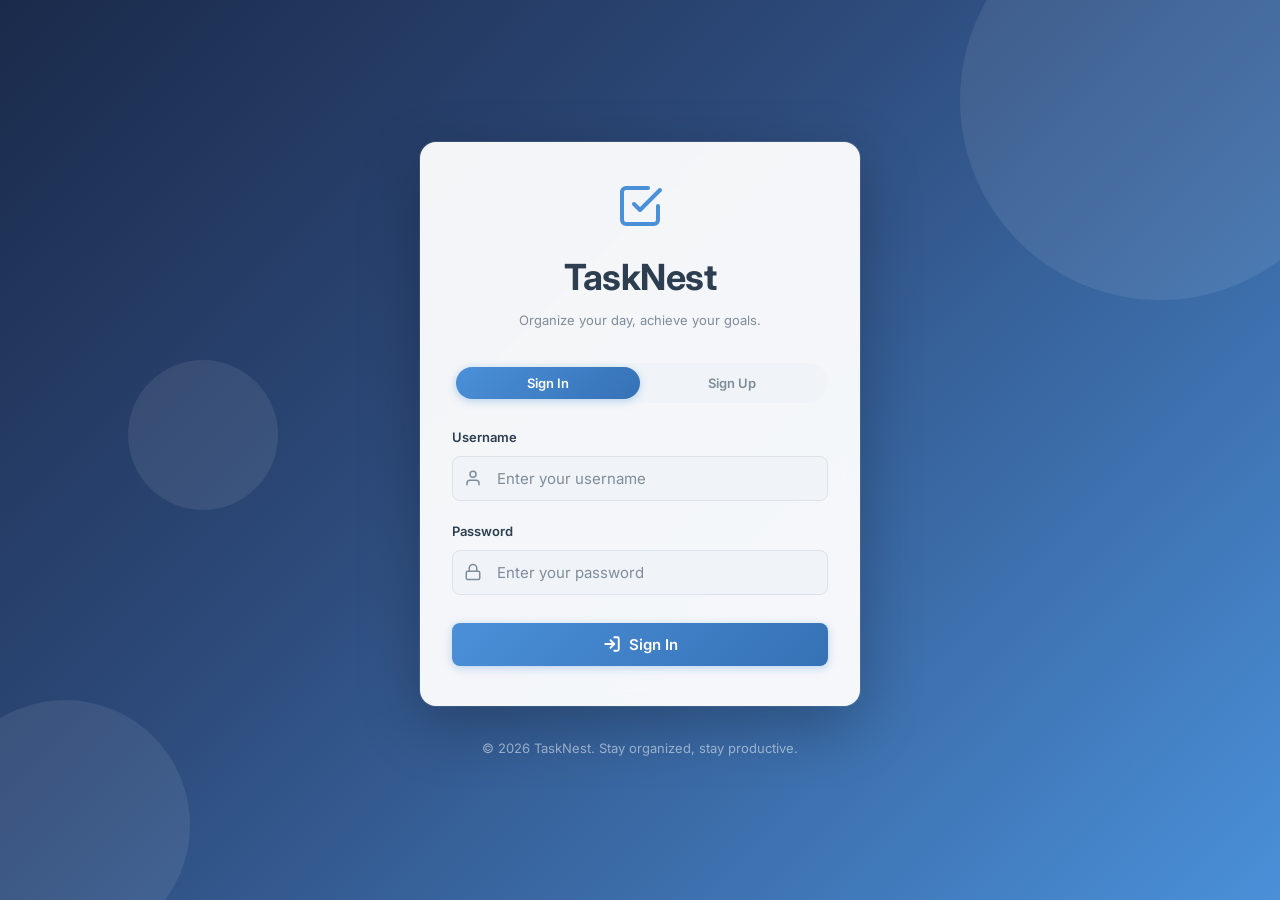
==== index.html @ abaf0483 "Add TaskNest web application files (index.html, login.html, css, js) and update README" ====
<!DOCTYPE html>
<html lang="en">

<head>
  <meta charset="UTF-8" />
  <meta name="viewport" content="width=device-width, initial-scale=1.0" />
  <title>TaskNest – Daily Task Manager</title>
  <meta name="description"
    content="TaskNest is a daily task manager that helps you organize your day and achieve your goals." />
  <link rel="preconnect" href="https://fonts.googleapis.com" />
  <link rel="preconnect" href="https://fonts.gstatic.com" crossorigin />
  <link href="https://fonts.googleapis.com/css2?family=Inter:wght@400;500;600;700&display=swap" rel="stylesheet" />
  <link rel="stylesheet" href="css/style.css" />
</head>

<body>

  <!-- ===== HEADER ===== -->
  <header class="header" id="header">
    <div class="header__inner">
      <div class="header__brand">
        <svg class="header__icon" viewBox="0 0 24 24" fill="none" stroke="currentColor" stroke-width="2"
          stroke-linecap="round" stroke-linejoin="round">
          <path d="M9 11l3 3L22 4" />
          <path d="M21 12v7a2 2 0 0 1-2 2H5a2 2 0 0 1-2-2V5a2 2 0 0 1 2-2h11" />
        </svg>
        <h1 class="header__title">TaskNest</h1>
      </div>
      <div class="header__right">
        <p class="header__tagline">Daily Task Manager</p>
        <div class="header__user" id="header-user">
          <div class="header__avatar" id="header-avatar"></div>
          <span class="header__username" id="header-username"></span>
          <button class="btn btn--logout" id="logout-btn" type="button">Logout</button>
        </div>
      </div>
    </div>
  </header>

  <main class="main">

    <!-- ===== WELCOME BANNER ===== -->
    <section class="welcome" id="welcome-banner">
      <h2 class="welcome__heading">Welcome to TaskNest</h2>
      <p class="welcome__text">Organize your day, achieve your goals.</p>
    </section>

    <!-- ===== STATS BAR ===== -->
    <section class="stats" id="stats-bar">
      <div class="stats__card">
        <span class="stats__number" id="stat-total">0</span>
        <span class="stats__label">Total</span>
      </div>
      <div class="stats__card stats__card--completed">
        <span class="stats__number" id="stat-completed">0</span>
        <span class="stats__label">Completed</span>
      </div>
      <div class="stats__card stats__card--pending">
        <span class="stats__number" id="stat-pending">0</span>
        <span class="stats__label">Pending</span>
      </div>
    </section>

    <!-- ===== ADD TASK FORM ===== -->
    <section class="form-section" id="form-section">
      <h2 class="section-title">Add a New Task</h2>
      <form class="task-form" id="task-form" novalidate>
        <div class="task-form__group">
          <label class="task-form__label" for="task-title">Title <span class="required">*</span></label>
          <input class="task-form__input" type="text" id="task-title" placeholder="What needs to be done?" required />
          <span class="task-form__error" id="title-error">Please enter a task title.</span>
        </div>
        <div class="task-form__group">
          <label class="task-form__label" for="task-desc">Description</label>
          <textarea class="task-form__input task-form__textarea" id="task-desc"
            placeholder="Add some details (optional)" rows="3"></textarea>
        </div>
        <div class="task-form__group">
          <label class="task-form__label" for="task-date">Due Date</label>
          <input class="task-form__input" type="date" id="task-date" />
        </div>
        <button class="btn btn--primary task-form__submit" type="submit" id="add-task-btn">
          <svg class="btn__icon" viewBox="0 0 24 24" fill="none" stroke="currentColor" stroke-width="2.5"
            stroke-linecap="round">
            <line x1="12" y1="5" x2="12" y2="19" />
            <line x1="5" y1="12" x2="19" y2="12" />
          </svg>
          Add Task
        </button>
      </form>
    </section>

    <!-- ===== FILTER BAR ===== -->
    <section class="filter-bar" id="filter-bar">
      <h2 class="section-title">Your Tasks</h2>
      <div class="filter-bar__buttons">
        <button class="btn btn--filter active" data-filter="all" id="filter-all">All</button>
        <button class="btn btn--filter" data-filter="completed" id="filter-completed">Completed</button>
        <button class="btn btn--filter" data-filter="pending" id="filter-pending">Pending</button>
      </div>
    </section>

    <!-- ===== TASK LIST ===== -->
    <section class="task-list" id="task-list">
      <!-- Task cards rendered by JS -->
      <div class="task-list__empty" id="empty-state">
        <svg class="empty-icon" viewBox="0 0 24 24" fill="none" stroke="currentColor" stroke-width="1.5"
          stroke-linecap="round" stroke-linejoin="round">
          <rect x="3" y="3" width="18" height="18" rx="2" />
          <path d="M9 12h6" />
        </svg>
        <p>No tasks yet. Add one above to get started!</p>
      </div>
    </section>

  </main>

  <!-- ===== FOOTER ===== -->
  <footer class="footer" id="footer">
    <p>&copy; 2026 TaskNest. Stay organized, stay productive.</p>
  </footer>

  <script src="js/auth.js"></script>
  <script src="js/app.js"></script>
</body>

</html>
---- css/style.css ----
/* ================================================
   TaskNest – Design System & Styles
   ================================================ */

/* ---------- RESET & BASE ---------- */
*,
*::before,
*::after {
  margin: 0;
  padding: 0;
  box-sizing: border-box;
}

:root {
  /* Palette */
  --color-primary: #4A90D9;
  --color-primary-dark: #3671B5;
  --color-primary-light: #EAF2FB;
  --color-bg: #F0F4F8;
  --color-surface: #FFFFFF;
  --color-text: #2C3E50;
  --color-text-secondary: #7F8C9A;
  --color-success: #27AE60;
  --color-success-light: #EAFAF1;
  --color-danger: #E74C3C;
  --color-danger-light: #FDEDEC;
  --color-warning: #F39C12;
  --color-warning-light: #FEF5E7;
  --color-border: #DCE3EA;

  /* Typography */
  --font-family: 'Inter', system-ui, -apple-system, sans-serif;
  --fs-xs: 0.75rem;
  /* 12px */
  --fs-sm: 0.8125rem;
  /* 13px */
  --fs-base: 0.9375rem;
  /* 15px */
  --fs-md: 1.125rem;
  /* 18px */
  --fs-lg: 1.375rem;
  /* 22px */
  --fs-xl: 1.75rem;
  /* 28px */
  --fs-2xl: 2.25rem;
  /* 36px */

  /* Spacing */
  --sp-1: 0.25rem;
  --sp-2: 0.5rem;
  --sp-3: 0.75rem;
  --sp-4: 1rem;
  --sp-5: 1.25rem;
  --sp-6: 1.5rem;
  --sp-8: 2rem;
  --sp-10: 2.5rem;
  --sp-12: 3rem;

  /* Shapes */
  --radius-sm: 8px;
  --radius-md: 12px;
  --radius-lg: 16px;
  --radius-full: 9999px;

  /* Shadows */
  --shadow-sm: 0 1px 3px rgba(0, 0, 0, 0.06), 0 1px 2px rgba(0, 0, 0, 0.04);
  --shadow-md: 0 4px 12px rgba(0, 0, 0, 0.08);
  --shadow-lg: 0 10px 30px rgba(0, 0, 0, 0.10);
  --shadow-btn: 0 2px 8px rgba(74, 144, 217, 0.35);

  /* Transitions */
  --ease: cubic-bezier(0.4, 0, 0.2, 1);
  --duration: 0.2s;
}

html {
  scroll-behavior: smooth;
}

body {
  font-family: var(--font-family);
  font-size: var(--fs-base);
  color: var(--color-text);
  background-color: var(--color-bg);
  line-height: 1.6;
  min-height: 100vh;
  display: flex;
  flex-direction: column;
}

/* ---------- HEADER ---------- */
.header {
  background: linear-gradient(135deg, var(--color-primary) 0%, var(--color-primary-dark) 100%);
  color: #fff;
  padding: var(--sp-5) var(--sp-6);
  position: sticky;
  top: 0;
  z-index: 100;
  box-shadow: var(--shadow-md);
}

.header__inner {
  max-width: 800px;
  margin: 0 auto;
  display: flex;
  align-items: center;
  justify-content: space-between;
}

.header__brand {
  display: flex;
  align-items: center;
  gap: var(--sp-3);
}

.header__icon {
  width: 28px;
  height: 28px;
}

.header__title {
  font-size: var(--fs-xl);
  font-weight: 700;
  letter-spacing: -0.5px;
}

.header__tagline {
  font-size: var(--fs-sm);
  opacity: 0.85;
  font-weight: 500;
}

/* ---------- MAIN ---------- */
.main {
  flex: 1;
  max-width: 800px;
  width: 100%;
  margin: 0 auto;
  padding: var(--sp-8) var(--sp-6);
  display: flex;
  flex-direction: column;
  gap: var(--sp-8);
}

/* ---------- WELCOME BANNER ---------- */
.welcome {
  background: linear-gradient(135deg, var(--color-primary-light) 0%, #d6e8f7 100%);
  border-radius: var(--radius-lg);
  padding: var(--sp-10) var(--sp-8);
  text-align: center;
  position: relative;
  overflow: hidden;
  animation: fadeSlideUp 0.6s var(--ease) both;
}

.welcome::before {
  content: '';
  position: absolute;
  top: -40px;
  right: -40px;
  width: 140px;
  height: 140px;
  background: rgba(74, 144, 217, 0.12);
  border-radius: 50%;
}

.welcome::after {
  content: '';
  position: absolute;
  bottom: -25px;
  left: -25px;
  width: 90px;
  height: 90px;
  background: rgba(74, 144, 217, 0.08);
  border-radius: 50%;
}

.welcome__heading {
  font-size: var(--fs-2xl);
  font-weight: 700;
  color: var(--color-primary-dark);
  margin-bottom: var(--sp-2);
  position: relative;
}

.welcome__text {
  font-size: var(--fs-md);
  color: var(--color-text-secondary);
  position: relative;
}

/* ---------- STATS BAR ---------- */
.stats {
  display: grid;
  grid-template-columns: repeat(3, 1fr);
  gap: var(--sp-4);
  animation: fadeSlideUp 0.6s var(--ease) 0.1s both;
}

.stats__card {
  background: var(--color-surface);
  border-radius: var(--radius-md);
  padding: var(--sp-5) var(--sp-4);
  text-align: center;
  box-shadow: var(--shadow-sm);
  transition: transform var(--duration) var(--ease), box-shadow var(--duration) var(--ease);
  border-top: 3px solid var(--color-primary);
}

.stats__card:hover {
  transform: translateY(-2px);
  box-shadow: var(--shadow-md);
}

.stats__card--completed {
  border-top-color: var(--color-success);
}

.stats__card--pending {
  border-top-color: var(--color-warning);
}

.stats__number {
  display: block;
  font-size: var(--fs-2xl);
  font-weight: 700;
  color: var(--color-text);
  line-height: 1.2;
}

.stats__label {
  font-size: var(--fs-sm);
  color: var(--color-text-secondary);
  font-weight: 500;
  text-transform: uppercase;
  letter-spacing: 0.5px;
}

/* ---------- SECTION TITLE ---------- */
.section-title {
  font-size: var(--fs-lg);
  font-weight: 600;
  color: var(--color-text);
  margin-bottom: var(--sp-4);
}

/* ---------- FORM ---------- */
.form-section {
  background: var(--color-surface);
  border-radius: var(--radius-lg);
  padding: var(--sp-8);
  box-shadow: var(--shadow-sm);
  animation: fadeSlideUp 0.6s var(--ease) 0.2s both;
}

.task-form {
  display: flex;
  flex-direction: column;
  gap: var(--sp-5);
}

.task-form__group {
  display: flex;
  flex-direction: column;
  gap: var(--sp-2);
}

.task-form__label {
  font-size: var(--fs-sm);
  font-weight: 600;
  color: var(--color-text);
}

.required {
  color: var(--color-danger);
}

.task-form__input {
  font-family: var(--font-family);
  font-size: var(--fs-base);
  padding: var(--sp-3) var(--sp-4);
  border: 1.5px solid var(--color-border);
  border-radius: var(--radius-sm);
  color: var(--color-text);
  background: var(--color-bg);
  transition: border-color var(--duration) var(--ease), box-shadow var(--duration) var(--ease);
  outline: none;
}

.task-form__input::placeholder {
  color: var(--color-text-secondary);
}

.task-form__input:focus {
  border-color: var(--color-primary);
  box-shadow: 0 0 0 3px rgba(74, 144, 217, 0.15);
  background: var(--color-surface);
}

.task-form__input.error {
  border-color: var(--color-danger);
  box-shadow: 0 0 0 3px rgba(231, 76, 60, 0.12);
}

.task-form__textarea {
  resize: vertical;
  min-height: 80px;
}

.task-form__error {
  font-size: var(--fs-xs);
  color: var(--color-danger);
  display: none;
  font-weight: 500;
}

.task-form__error.visible {
  display: block;
  animation: shake 0.4s var(--ease);
}

/* ---------- BUTTONS ---------- */
.btn {
  font-family: var(--font-family);
  font-size: var(--fs-base);
  font-weight: 600;
  border: none;
  border-radius: var(--radius-sm);
  cursor: pointer;
  display: inline-flex;
  align-items: center;
  justify-content: center;
  gap: var(--sp-2);
  transition: all var(--duration) var(--ease);
  outline: none;
}

.btn:focus-visible {
  outline: 2px solid var(--color-primary);
  outline-offset: 2px;
}

.btn--primary {
  background: linear-gradient(135deg, var(--color-primary), var(--color-primary-dark));
  color: #fff;
  padding: var(--sp-3) var(--sp-6);
  box-shadow: var(--shadow-btn);
}

.btn--primary:hover {
  transform: translateY(-1px);
  box-shadow: 0 4px 14px rgba(74, 144, 217, 0.45);
}

.btn--primary:active {
  transform: translateY(0);
}

.btn__icon {
  width: 18px;
  height: 18px;
}

.task-form__submit {
  align-self: flex-start;
  margin-top: var(--sp-2);
}

/* ---------- FILTER BAR ---------- */
.filter-bar {
  display: flex;
  align-items: center;
  justify-content: space-between;
  flex-wrap: wrap;
  gap: var(--sp-4);
  animation: fadeSlideUp 0.6s var(--ease) 0.3s both;
}

.filter-bar .section-title {
  margin-bottom: 0;
}

.filter-bar__buttons {
  display: flex;
  gap: var(--sp-2);
  background: var(--color-surface);
  padding: var(--sp-1);
  border-radius: var(--radius-full);
  box-shadow: var(--shadow-sm);
}

.btn--filter {
  background: transparent;
  color: var(--color-text-secondary);
  padding: var(--sp-2) var(--sp-5);
  border-radius: var(--radius-full);
  font-size: var(--fs-sm);
}

.btn--filter:hover {
  color: var(--color-primary);
  background: var(--color-primary-light);
}

.btn--filter.active {
  background: var(--color-primary);
  color: #fff;
  box-shadow: var(--shadow-btn);
}

/* ---------- TASK LIST ---------- */
.task-list {
  display: flex;
  flex-direction: column;
  gap: var(--sp-4);
  animation: fadeSlideUp 0.6s var(--ease) 0.35s both;
}

/* Empty state */
.task-list__empty {
  text-align: center;
  padding: var(--sp-12) var(--sp-6);
  color: var(--color-text-secondary);
}

.empty-icon {
  width: 48px;
  height: 48px;
  margin-bottom: var(--sp-4);
  opacity: 0.4;
}

.task-list__empty p {
  font-size: var(--fs-base);
}

/* Task card */
.task-card {
  background: var(--color-surface);
  border-radius: var(--radius-md);
  padding: var(--sp-5) var(--sp-6);
  box-shadow: var(--shadow-sm);
  display: flex;
  align-items: flex-start;
  gap: var(--sp-4);
  transition: transform var(--duration) var(--ease), box-shadow var(--duration) var(--ease), opacity var(--duration) var(--ease);
  animation: fadeSlideUp 0.35s var(--ease) both;
  border-left: 4px solid var(--color-primary);
}

.task-card:hover {
  transform: translateY(-2px);
  box-shadow: var(--shadow-md);
}

.task-card.completed {
  border-left-color: var(--color-success);
  opacity: 0.7;
}

.task-card.completed .task-card__title {
  text-decoration: line-through;
  color: var(--color-text-secondary);
}

/* Checkbox */
.task-card__check {
  flex-shrink: 0;
  width: 22px;
  height: 22px;
  border: 2px solid var(--color-border);
  border-radius: 50%;
  cursor: pointer;
  display: flex;
  align-items: center;
  justify-content: center;
  transition: all var(--duration) var(--ease);
  margin-top: 2px;
  background: var(--color-surface);
}

.task-card__check:hover {
  border-color: var(--color-success);
  background: var(--color-success-light);
}

.task-card.completed .task-card__check {
  background: var(--color-success);
  border-color: var(--color-success);
}

.task-card__check-icon {
  width: 12px;
  height: 12px;
  stroke: #fff;
  opacity: 0;
  transition: opacity var(--duration) var(--ease);
}

.task-card.completed .task-card__check-icon {
  opacity: 1;
}

/* Card body */
.task-card__body {
  flex: 1;
  min-width: 0;
}

.task-card__title {
  font-size: var(--fs-md);
  font-weight: 600;
  color: var(--color-text);
  margin-bottom: var(--sp-1);
  transition: color var(--duration) var(--ease), text-decoration var(--duration) var(--ease);
}

.task-card__desc {
  font-size: var(--fs-sm);
  color: var(--color-text-secondary);
  margin-bottom: var(--sp-3);
  line-height: 1.5;
}

.task-card__meta {
  display: flex;
  align-items: center;
  gap: var(--sp-4);
  font-size: var(--fs-xs);
  color: var(--color-text-secondary);
}

.task-card__date {
  display: inline-flex;
  align-items: center;
  gap: var(--sp-1);
  background: var(--color-bg);
  padding: var(--sp-1) var(--sp-3);
  border-radius: var(--radius-full);
  font-weight: 500;
}

.task-card__date.overdue {
  background: var(--color-danger-light);
  color: var(--color-danger);
}

.task-card__date-icon {
  width: 12px;
  height: 12px;
}

/* Card actions */
.task-card__actions {
  flex-shrink: 0;
  display: flex;
  gap: var(--sp-2);
}

.btn--icon {
  width: 34px;
  height: 34px;
  border-radius: var(--radius-sm);
  padding: 0;
  background: transparent;
  color: var(--color-text-secondary);
}

.btn--icon svg {
  width: 16px;
  height: 16px;
}

.btn--icon:hover {
  background: var(--color-danger-light);
  color: var(--color-danger);
}

/* ---------- FOOTER ---------- */
.footer {
  text-align: center;
  padding: var(--sp-6);
  font-size: var(--fs-sm);
  color: var(--color-text-secondary);
  border-top: 1px solid var(--color-border);
  margin-top: auto;
}

/* ---------- ANIMATIONS ---------- */
@keyframes fadeSlideUp {
  from {
    opacity: 0;
    transform: translateY(16px);
  }

  to {
    opacity: 1;
    transform: translateY(0);
  }
}

@keyframes shake {

  0%,
  100% {
    transform: translateX(0);
  }

  25% {
    transform: translateX(-4px);
  }

  75% {
    transform: translateX(4px);
  }
}

/* Removing animation for task cards in list */
.task-card.removing {
  animation: fadeOut 0.3s var(--ease) forwards;
}

@keyframes fadeOut {
  to {
    opacity: 0;
    transform: translateY(-10px) scale(0.97);
  }
}

/* ---------- AUTH PAGE ---------- */
.auth-page {
  background: linear-gradient(135deg, #1a2a4a 0%, #2d4a7a 40%, #4A90D9 100%);
  min-height: 100vh;
  display: flex;
  align-items: center;
  justify-content: center;
}

.auth-container {
  position: relative;
  width: 100%;
  min-height: 100vh;
  display: flex;
  flex-direction: column;
  align-items: center;
  justify-content: center;
  padding: var(--sp-6);
  overflow: hidden;
}

/* Decorative background shapes */
.auth-bg-shape {
  position: absolute;
  border-radius: 50%;
  opacity: 0.08;
  background: #fff;
  pointer-events: none;
}

.auth-bg-shape--1 {
  width: 400px;
  height: 400px;
  top: -100px;
  right: -80px;
  animation: floatShape 8s ease-in-out infinite;
}

.auth-bg-shape--2 {
  width: 250px;
  height: 250px;
  bottom: -50px;
  left: -60px;
  animation: floatShape 10s ease-in-out infinite reverse;
}

.auth-bg-shape--3 {
  width: 150px;
  height: 150px;
  top: 40%;
  left: 10%;
  animation: floatShape 12s ease-in-out infinite 2s;
}

@keyframes floatShape {

  0%,
  100% {
    transform: translateY(0) scale(1);
  }

  50% {
    transform: translateY(-20px) scale(1.05);
  }
}

/* Auth Card */
.auth-card {
  background: rgba(255, 255, 255, 0.95);
  backdrop-filter: blur(20px);
  border-radius: var(--radius-lg);
  padding: var(--sp-10) var(--sp-8);
  width: 100%;
  max-width: 440px;
  box-shadow: 0 20px 60px rgba(0, 0, 0, 0.25), 0 0 0 1px rgba(255, 255, 255, 0.1);
  animation: fadeSlideUp 0.6s var(--ease) both;
  position: relative;
  z-index: 1;
}

.auth-card__brand {
  text-align: center;
  margin-bottom: var(--sp-8);
}

.auth-card__logo {
  width: 48px;
  height: 48px;
  color: var(--color-primary);
  margin-bottom: var(--sp-3);
}

.auth-card__title {
  font-size: var(--fs-2xl);
  font-weight: 700;
  color: var(--color-text);
  letter-spacing: -0.5px;
}

.auth-card__subtitle {
  font-size: var(--fs-sm);
  color: var(--color-text-secondary);
  margin-top: var(--sp-1);
}

/* Auth Tabs */
.auth-tabs {
  display: flex;
  position: relative;
  background: var(--color-bg);
  border-radius: var(--radius-full);
  padding: 4px;
  margin-bottom: var(--sp-6);
}

.auth-tab {
  flex: 1;
  font-family: var(--font-family);
  font-size: var(--fs-sm);
  font-weight: 600;
  padding: var(--sp-2) var(--sp-4);
  border: none;
  background: transparent;
  color: var(--color-text-secondary);
  cursor: pointer;
  border-radius: var(--radius-full);
  transition: color var(--duration) var(--ease);
  position: relative;
  z-index: 1;
}

.auth-tab.active {
  color: #fff;
}

.auth-tab__indicator {
  position: absolute;
  top: 4px;
  left: 4px;
  width: calc(50% - 4px);
  height: calc(100% - 8px);
  background: linear-gradient(135deg, var(--color-primary), var(--color-primary-dark));
  border-radius: var(--radius-full);
  transition: transform 0.3s var(--ease);
  box-shadow: var(--shadow-btn);
}

.auth-tab[data-tab="signup"].active~.auth-tab__indicator,
.auth-tabs:has(.auth-tab[data-tab="signup"].active) .auth-tab__indicator {
  transform: translateX(100%);
}

/* Auth Message */
.auth-message {
  font-size: var(--fs-sm);
  font-weight: 500;
  padding: 0;
  border-radius: var(--radius-sm);
  margin-bottom: 0;
  max-height: 0;
  overflow: hidden;
  transition: all 0.3s var(--ease);
  text-align: center;
}

.auth-message--visible {
  padding: var(--sp-3) var(--sp-4);
  margin-bottom: var(--sp-5);
  max-height: 60px;
}

.auth-message--error {
  background: var(--color-danger-light);
  color: var(--color-danger);
  animation: shake 0.4s var(--ease);
}

.auth-message--success {
  background: var(--color-success-light);
  color: var(--color-success);
}

/* Auth Form */
.auth-form {
  display: flex;
  flex-direction: column;
  gap: var(--sp-5);
}

.auth-form--hidden {
  display: none;
}

.auth-form__group {
  display: flex;
  flex-direction: column;
  gap: var(--sp-2);
}

.auth-form__label {
  font-size: var(--fs-sm);
  font-weight: 600;
  color: var(--color-text);
}

.auth-form__input-wrapper {
  position: relative;
  display: flex;
  align-items: center;
}

.auth-form__input-icon {
  position: absolute;
  left: var(--sp-3);
  width: 18px;
  height: 18px;
  color: var(--color-text-secondary);
  pointer-events: none;
  transition: color var(--duration) var(--ease);
}

.auth-form__input-wrapper .auth-form__input {
  font-family: var(--font-family);
  font-size: var(--fs-base);
  width: 100%;
  padding: var(--sp-3) var(--sp-4) var(--sp-3) 2.75rem;
  border: 1.5px solid var(--color-border);
  border-radius: var(--radius-sm);
  color: var(--color-text);
  background: var(--color-bg);
  transition: border-color var(--duration) var(--ease), box-shadow var(--duration) var(--ease), background var(--duration) var(--ease);
  outline: none;
}

.auth-form__input-wrapper .auth-form__input::placeholder {
  color: var(--color-text-secondary);
}

.auth-form__input-wrapper .auth-form__input:focus {
  border-color: var(--color-primary);
  box-shadow: 0 0 0 3px rgba(74, 144, 217, 0.15);
  background: var(--color-surface);
}

.auth-form__input-wrapper .auth-form__input:focus+.auth-form__input-icon,
.auth-form__input-wrapper:has(.auth-form__input:focus) .auth-form__input-icon {
  color: var(--color-primary);
}

.auth-form__submit {
  width: 100%;
  padding: var(--sp-3) var(--sp-6);
  margin-top: var(--sp-2);
  font-size: var(--fs-base);
}

.auth-form__submit:disabled {
  opacity: 0.7;
  cursor: not-allowed;
  transform: none !important;
}

/* Spinner */
.auth-spinner {
  display: inline-block;
  width: 16px;
  height: 16px;
  border: 2px solid rgba(255, 255, 255, 0.3);
  border-top-color: #fff;
  border-radius: 50%;
  animation: spin 0.6s linear infinite;
  vertical-align: middle;
  margin-right: var(--sp-2);
}

@keyframes spin {
  to {
    transform: rotate(360deg);
  }
}

/* Auth Footer */
.auth-footer {
  text-align: center;
  font-size: var(--fs-sm);
  color: rgba(255, 255, 255, 0.5);
  margin-top: var(--sp-8);
  position: relative;
  z-index: 1;
}

/* ---------- HEADER USER AREA ---------- */
.header__right {
  display: flex;
  align-items: center;
  gap: var(--sp-4);
}

.header__user {
  display: flex;
  align-items: center;
  gap: var(--sp-3);
}

.header__avatar {
  width: 32px;
  height: 32px;
  border-radius: 50%;
  background: rgba(255, 255, 255, 0.2);
  display: flex;
  align-items: center;
  justify-content: center;
  font-weight: 700;
  font-size: var(--fs-sm);
  color: #fff;
  text-transform: uppercase;
  border: 2px solid rgba(255, 255, 255, 0.3);
}

.header__username {
  font-size: var(--fs-sm);
  font-weight: 500;
  opacity: 0.9;
}

.btn--logout {
  background: rgba(255, 255, 255, 0.15);
  color: #fff;
  border: 1px solid rgba(255, 255, 255, 0.25);
  padding: var(--sp-1) var(--sp-4);
  font-size: var(--fs-xs);
  border-radius: var(--radius-full);
  font-weight: 600;
  backdrop-filter: blur(4px);
}

.btn--logout:hover {
  background: rgba(255, 255, 255, 0.25);
  border-color: rgba(255, 255, 255, 0.4);
}

/* ---------- RESPONSIVE ---------- */
@media (max-width: 640px) {
  .header__inner {
    flex-direction: column;
    align-items: flex-start;
    gap: var(--sp-2);
  }

  .header__right {
    width: 100%;
    justify-content: space-between;
  }

  .header__tagline {
    display: none;
  }

  .header__username {
    display: none;
  }

  .auth-card {
    padding: var(--sp-8) var(--sp-5);
  }

  .main {
    padding: var(--sp-5) var(--sp-4);
    gap: var(--sp-6);
  }

  .welcome {
    padding: var(--sp-8) var(--sp-5);
  }

  .welcome__heading {
    font-size: var(--fs-xl);
  }

  .stats {
    grid-template-columns: 1fr;
    gap: var(--sp-3);
  }

  .stats__card {
    display: flex;
    align-items: center;
    gap: var(--sp-3);
    text-align: left;
    padding: var(--sp-4);
    border-top: none;
    border-left: 3px solid var(--color-primary);
  }

  .stats__card--completed {
    border-left-color: var(--color-success);
  }

  .stats__card--pending {
    border-left-color: var(--color-warning);
  }

  .form-section {
    padding: var(--sp-5);
  }

  .filter-bar {
    flex-direction: column;
    align-items: flex-start;
  }

  .filter-bar__buttons {
    width: 100%;
    justify-content: center;
  }

  .task-card {
    padding: var(--sp-4);
    gap: var(--sp-3);
  }

  .task-form__submit {
    width: 100%;
  }
}
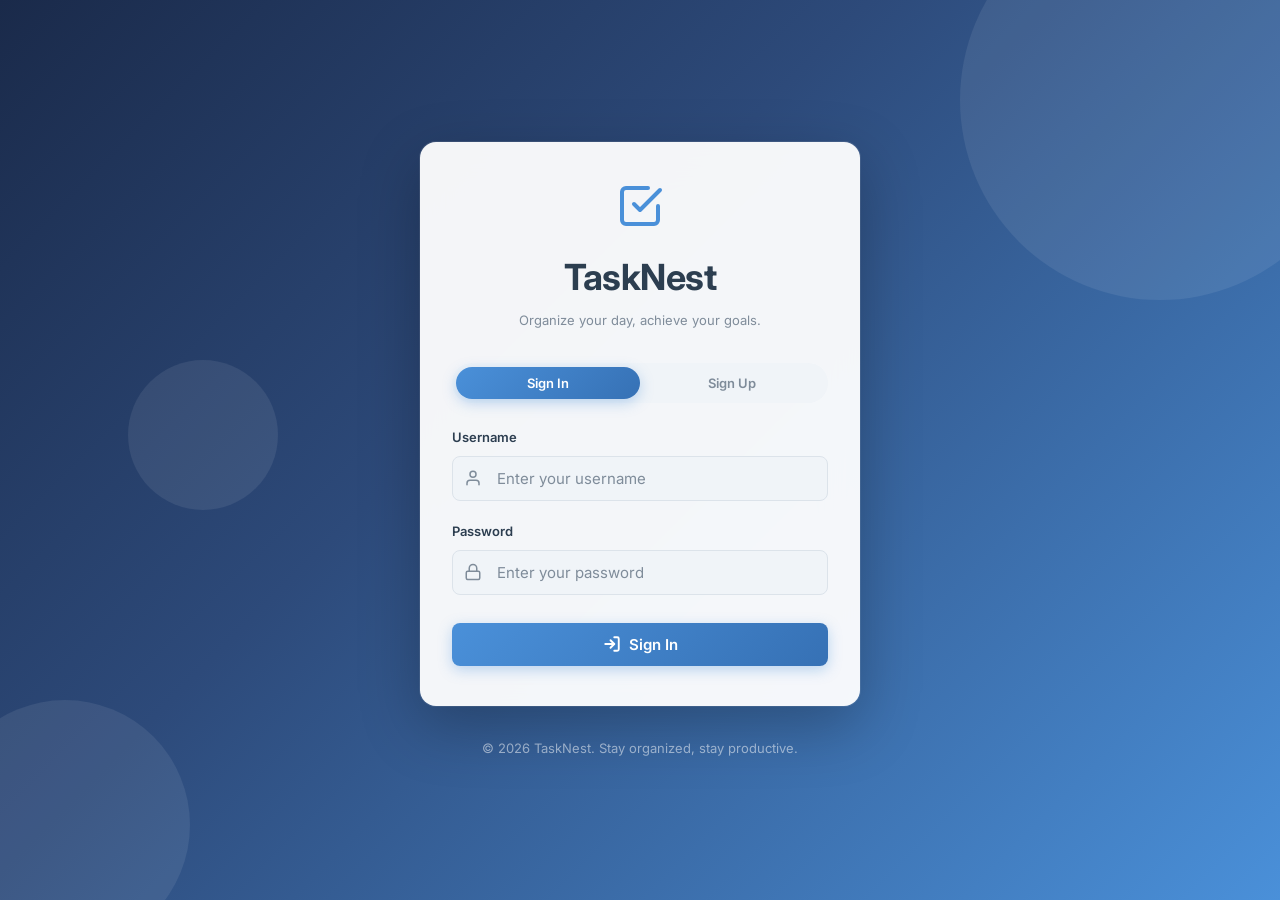
==== commit e6b77dfa: "✨ Professional Polish: Added Task Editing, Priority, Search, Dark Mode, and refactored utilities." ====
--- a/index.html
+++ b/index.html
@@ -28,10 +28,21 @@
       </div>
       <div class="header__right">
         <p class="header__tagline">Daily Task Manager</p>
+        <button class="btn btn--theme-toggle" id="theme-toggle" aria-label="Toggle Dark Mode">
+          <svg class="sun-icon" viewBox="0 0 24 24" fill="none" stroke="currentColor" stroke-width="2" stroke-linecap="round" stroke-linejoin="round">
+            <circle cx="12" cy="12" r="5"/><line x1="12" y1="1" x2="12" y2="3"/><line x1="12" y1="21" x2="12" y2="23"/><line x1="4.22" y1="4.22" x2="5.64" y2="5.64"/><line x1="18.36" y1="18.36" x2="19.78" y2="19.78"/><line x1="1" y1="12" x2="3" y2="12"/><line x1="21" y1="12" x2="23" y2="12"/><line x1="4.22" y1="19.78" x2="5.64" y2="18.36"/><line x1="18.36" y1="5.64" x2="19.78" y2="4.22"/>
+          </svg>
+          <svg class="moon-icon" viewBox="0 0 24 24" fill="none" stroke="currentColor" stroke-width="2" stroke-linecap="round" stroke-linejoin="round">
+            <path d="M21 12.79A9 9 0 1 1 11.21 3 7 7 0 0 0 21 12.79z"/>
+          </svg>
+        </button>
         <div class="header__user" id="header-user">
           <div class="header__avatar" id="header-avatar"></div>
           <span class="header__username" id="header-username"></span>
-          <button class="btn btn--logout" id="logout-btn" type="button">Logout</button>
+          <div class="header__actions">
+            <button class="btn btn--logout" id="logout-btn" type="button">Logout</button>
+            <button class="btn btn--delete-account" id="delete-account-btn" type="button">Delete Account</button>
+          </div>
         </div>
       </div>
     </div>
@@ -79,6 +90,14 @@
           <label class="task-form__label" for="task-date">Due Date</label>
           <input class="task-form__input" type="date" id="task-date" />
         </div>
+        <div class="task-form__group">
+          <label class="task-form__label" for="task-priority">Priority</label>
+          <select class="task-form__input" id="task-priority">
+            <option value="low">Low</option>
+            <option value="medium" selected>Medium</option>
+            <option value="high">High</option>
+          </select>
+        </div>
         <button class="btn btn--primary task-form__submit" type="submit" id="add-task-btn">
           <svg class="btn__icon" viewBox="0 0 24 24" fill="none" stroke="currentColor" stroke-width="2.5"
             stroke-linecap="round">
@@ -93,10 +112,18 @@
     <!-- ===== FILTER BAR ===== -->
     <section class="filter-bar" id="filter-bar">
       <h2 class="section-title">Your Tasks</h2>
-      <div class="filter-bar__buttons">
-        <button class="btn btn--filter active" data-filter="all" id="filter-all">All</button>
-        <button class="btn btn--filter" data-filter="completed" id="filter-completed">Completed</button>
-        <button class="btn btn--filter" data-filter="pending" id="filter-pending">Pending</button>
+      <div class="filter-bar__controls">
+        <div class="filter-bar__buttons">
+          <button class="btn btn--filter active" data-filter="all" id="filter-all">All</button>
+          <button class="btn btn--filter" data-filter="completed" id="filter-completed">Completed</button>
+          <button class="btn btn--filter" data-filter="pending" id="filter-pending">Pending</button>
+        </div>
+        <div class="search-box">
+          <svg class="search-box__icon" viewBox="0 0 24 24" fill="none" stroke="currentColor" stroke-width="2" stroke-linecap="round" stroke-linejoin="round">
+            <circle cx="11" cy="11" r="8"/><line x1="21" y1="21" x2="16.65" y2="16.65"/>
+          </svg>
+          <input type="text" id="search-input" class="search-box__input" placeholder="Search tasks..." aria-label="Search tasks" />
+        </div>
       </div>
     </section>
 
@@ -113,6 +140,52 @@
       </div>
     </section>
 
+    <!-- ===== EDIT MODAL ===== -->
+    <div class="modal" id="edit-modal">
+      <div class="modal__overlay" id="modal-overlay"></div>
+      <div class="modal__content">
+        <header class="modal__header">
+          <h2 class="modal__title">Edit Task</h2>
+          <button class="btn btn--icon modal__close" id="close-modal" aria-label="Close modal">
+            <svg viewBox="0 0 24 24" fill="none" stroke="currentColor" stroke-width="2" stroke-linecap="round"
+              stroke-linejoin="round">
+              <line x1="18" y1="6" x2="6" y2="18"></line>
+              <line x1="6" y1="6" x2="18" y2="18"></line>
+            </svg>
+          </button>
+        </header>
+        <form class="task-form task-form--modal" id="edit-form" novalidate>
+          <input type="hidden" id="edit-task-id" />
+          <div class="task-form__group">
+            <label class="task-form__label" for="edit-task-title">Title <span class="required">*</span></label>
+            <input class="task-form__input" type="text" id="edit-task-title" placeholder="Update task title" required />
+            <span class="task-form__error" id="edit-title-error">Please enter a task title.</span>
+          </div>
+          <div class="task-form__group">
+            <label class="task-form__label" for="edit-task-desc">Description</label>
+            <textarea class="task-form__input task-form__textarea" id="edit-task-desc" placeholder="Update details"
+              rows="3"></textarea>
+          </div>
+          <div class="task-form__group">
+            <label class="task-form__label" for="edit-task-date">Due Date</label>
+            <input class="task-form__input" type="date" id="edit-task-date" />
+          </div>
+          <div class="task-form__group">
+            <label class="task-form__label" for="edit-task-priority">Priority</label>
+            <select class="task-form__input" id="edit-task-priority">
+              <option value="low">Low</option>
+              <option value="medium">Medium</option>
+              <option value="high">High</option>
+            </select>
+          </div>
+          <div class="modal__footer">
+            <button class="btn btn--secondary" type="button" id="cancel-edit">Cancel</button>
+            <button class="btn btn--primary" type="submit" id="save-task-btn">Save Changes</button>
+          </div>
+        </form>
+      </div>
+    </div>
+
   </main>
 
   <!-- ===== FOOTER ===== -->
@@ -120,6 +193,7 @@
     <p>&copy; 2026 TaskNest. Stay organized, stay productive.</p>
   </footer>
 
+  <script src="js/utils.js"></script>
   <script src="js/auth.js"></script>
   <script src="js/app.js"></script>
 </body>
--- a/css/style.css
+++ b/css/style.css
@@ -1,1054 +1,1324 @@
-/* ================================================
-   TaskNest – Design System & Styles
-   ================================================ */
-
-/* ---------- RESET & BASE ---------- */
-*,
-*::before,
-*::after {
-  margin: 0;
-  padding: 0;
-  box-sizing: border-box;
-}
-
-:root {
-  /* Palette */
-  --color-primary: #4A90D9;
-  --color-primary-dark: #3671B5;
-  --color-primary-light: #EAF2FB;
-  --color-bg: #F0F4F8;
-  --color-surface: #FFFFFF;
-  --color-text: #2C3E50;
-  --color-text-secondary: #7F8C9A;
-  --color-success: #27AE60;
-  --color-success-light: #EAFAF1;
-  --color-danger: #E74C3C;
-  --color-danger-light: #FDEDEC;
-  --color-warning: #F39C12;
-  --color-warning-light: #FEF5E7;
-  --color-border: #DCE3EA;
-
-  /* Typography */
-  --font-family: 'Inter', system-ui, -apple-system, sans-serif;
-  --fs-xs: 0.75rem;
-  /* 12px */
-  --fs-sm: 0.8125rem;
-  /* 13px */
-  --fs-base: 0.9375rem;
-  /* 15px */
-  --fs-md: 1.125rem;
-  /* 18px */
-  --fs-lg: 1.375rem;
-  /* 22px */
-  --fs-xl: 1.75rem;
-  /* 28px */
-  --fs-2xl: 2.25rem;
-  /* 36px */
-
-  /* Spacing */
-  --sp-1: 0.25rem;
-  --sp-2: 0.5rem;
-  --sp-3: 0.75rem;
-  --sp-4: 1rem;
-  --sp-5: 1.25rem;
-  --sp-6: 1.5rem;
-  --sp-8: 2rem;
-  --sp-10: 2.5rem;
-  --sp-12: 3rem;
-
-  /* Shapes */
-  --radius-sm: 8px;
-  --radius-md: 12px;
-  --radius-lg: 16px;
-  --radius-full: 9999px;
-
-  /* Shadows */
-  --shadow-sm: 0 1px 3px rgba(0, 0, 0, 0.06), 0 1px 2px rgba(0, 0, 0, 0.04);
-  --shadow-md: 0 4px 12px rgba(0, 0, 0, 0.08);
-  --shadow-lg: 0 10px 30px rgba(0, 0, 0, 0.10);
-  --shadow-btn: 0 2px 8px rgba(74, 144, 217, 0.35);
-
-  /* Transitions */
-  --ease: cubic-bezier(0.4, 0, 0.2, 1);
-  --duration: 0.2s;
-}
-
-html {
-  scroll-behavior: smooth;
-}
-
-body {
-  font-family: var(--font-family);
-  font-size: var(--fs-base);
-  color: var(--color-text);
-  background-color: var(--color-bg);
-  line-height: 1.6;
-  min-height: 100vh;
-  display: flex;
-  flex-direction: column;
-}
-
-/* ---------- HEADER ---------- */
-.header {
-  background: linear-gradient(135deg, var(--color-primary) 0%, var(--color-primary-dark) 100%);
-  color: #fff;
-  padding: var(--sp-5) var(--sp-6);
-  position: sticky;
-  top: 0;
-  z-index: 100;
-  box-shadow: var(--shadow-md);
-}
-
-.header__inner {
-  max-width: 800px;
-  margin: 0 auto;
-  display: flex;
-  align-items: center;
-  justify-content: space-between;
-}
-
-.header__brand {
-  display: flex;
-  align-items: center;
-  gap: var(--sp-3);
-}
-
-.header__icon {
-  width: 28px;
-  height: 28px;
-}
-
-.header__title {
-  font-size: var(--fs-xl);
-  font-weight: 700;
-  letter-spacing: -0.5px;
-}
-
-.header__tagline {
-  font-size: var(--fs-sm);
-  opacity: 0.85;
-  font-weight: 500;
-}
-
-/* ---------- MAIN ---------- */
-.main {
-  flex: 1;
-  max-width: 800px;
-  width: 100%;
-  margin: 0 auto;
-  padding: var(--sp-8) var(--sp-6);
-  display: flex;
-  flex-direction: column;
-  gap: var(--sp-8);
-}
-
-/* ---------- WELCOME BANNER ---------- */
-.welcome {
-  background: linear-gradient(135deg, var(--color-primary-light) 0%, #d6e8f7 100%);
-  border-radius: var(--radius-lg);
-  padding: var(--sp-10) var(--sp-8);
-  text-align: center;
-  position: relative;
-  overflow: hidden;
-  animation: fadeSlideUp 0.6s var(--ease) both;
-}
-
-.welcome::before {
-  content: '';
-  position: absolute;
-  top: -40px;
-  right: -40px;
-  width: 140px;
-  height: 140px;
-  background: rgba(74, 144, 217, 0.12);
-  border-radius: 50%;
-}
-
-.welcome::after {
-  content: '';
-  position: absolute;
-  bottom: -25px;
-  left: -25px;
-  width: 90px;
-  height: 90px;
-  background: rgba(74, 144, 217, 0.08);
-  border-radius: 50%;
-}
-
-.welcome__heading {
-  font-size: var(--fs-2xl);
-  font-weight: 700;
-  color: var(--color-primary-dark);
-  margin-bottom: var(--sp-2);
-  position: relative;
-}
-
-.welcome__text {
-  font-size: var(--fs-md);
-  color: var(--color-text-secondary);
-  position: relative;
-}
-
-/* ---------- STATS BAR ---------- */
-.stats {
-  display: grid;
-  grid-template-columns: repeat(3, 1fr);
-  gap: var(--sp-4);
-  animation: fadeSlideUp 0.6s var(--ease) 0.1s both;
-}
-
-.stats__card {
-  background: var(--color-surface);
-  border-radius: var(--radius-md);
-  padding: var(--sp-5) var(--sp-4);
-  text-align: center;
-  box-shadow: var(--shadow-sm);
-  transition: transform var(--duration) var(--ease), box-shadow var(--duration) var(--ease);
-  border-top: 3px solid var(--color-primary);
-}
-
-.stats__card:hover {
-  transform: translateY(-2px);
-  box-shadow: var(--shadow-md);
-}
-
-.stats__card--completed {
-  border-top-color: var(--color-success);
-}
-
-.stats__card--pending {
-  border-top-color: var(--color-warning);
-}
-
-.stats__number {
-  display: block;
-  font-size: var(--fs-2xl);
-  font-weight: 700;
-  color: var(--color-text);
-  line-height: 1.2;
-}
-
-.stats__label {
-  font-size: var(--fs-sm);
-  color: var(--color-text-secondary);
-  font-weight: 500;
-  text-transform: uppercase;
-  letter-spacing: 0.5px;
-}
-
-/* ---------- SECTION TITLE ---------- */
-.section-title {
-  font-size: var(--fs-lg);
-  font-weight: 600;
-  color: var(--color-text);
-  margin-bottom: var(--sp-4);
-}
-
-/* ---------- FORM ---------- */
-.form-section {
-  background: var(--color-surface);
-  border-radius: var(--radius-lg);
-  padding: var(--sp-8);
-  box-shadow: var(--shadow-sm);
-  animation: fadeSlideUp 0.6s var(--ease) 0.2s both;
-}
-
-.task-form {
-  display: flex;
-  flex-direction: column;
-  gap: var(--sp-5);
-}
-
-.task-form__group {
-  display: flex;
-  flex-direction: column;
-  gap: var(--sp-2);
-}
-
-.task-form__label {
-  font-size: var(--fs-sm);
-  font-weight: 600;
-  color: var(--color-text);
-}
-
-.required {
-  color: var(--color-danger);
-}
-
-.task-form__input {
-  font-family: var(--font-family);
-  font-size: var(--fs-base);
-  padding: var(--sp-3) var(--sp-4);
-  border: 1.5px solid var(--color-border);
-  border-radius: var(--radius-sm);
-  color: var(--color-text);
-  background: var(--color-bg);
-  transition: border-color var(--duration) var(--ease), box-shadow var(--duration) var(--ease);
-  outline: none;
-}
-
-.task-form__input::placeholder {
-  color: var(--color-text-secondary);
-}
-
-.task-form__input:focus {
-  border-color: var(--color-primary);
-  box-shadow: 0 0 0 3px rgba(74, 144, 217, 0.15);
-  background: var(--color-surface);
-}
-
-.task-form__input.error {
-  border-color: var(--color-danger);
-  box-shadow: 0 0 0 3px rgba(231, 76, 60, 0.12);
-}
-
-.task-form__textarea {
-  resize: vertical;
-  min-height: 80px;
-}
-
-.task-form__error {
-  font-size: var(--fs-xs);
-  color: var(--color-danger);
-  display: none;
-  font-weight: 500;
-}
-
-.task-form__error.visible {
-  display: block;
-  animation: shake 0.4s var(--ease);
-}
-
-/* ---------- BUTTONS ---------- */
-.btn {
-  font-family: var(--font-family);
-  font-size: var(--fs-base);
-  font-weight: 600;
-  border: none;
-  border-radius: var(--radius-sm);
-  cursor: pointer;
-  display: inline-flex;
-  align-items: center;
-  justify-content: center;
-  gap: var(--sp-2);
-  transition: all var(--duration) var(--ease);
-  outline: none;
-}
-
-.btn:focus-visible {
-  outline: 2px solid var(--color-primary);
-  outline-offset: 2px;
-}
-
-.btn--primary {
-  background: linear-gradient(135deg, var(--color-primary), var(--color-primary-dark));
-  color: #fff;
-  padding: var(--sp-3) var(--sp-6);
-  box-shadow: var(--shadow-btn);
-}
-
-.btn--primary:hover {
-  transform: translateY(-1px);
-  box-shadow: 0 4px 14px rgba(74, 144, 217, 0.45);
-}
-
-.btn--primary:active {
-  transform: translateY(0);
-}
-
-.btn__icon {
-  width: 18px;
-  height: 18px;
-}
-
-.task-form__submit {
-  align-self: flex-start;
-  margin-top: var(--sp-2);
-}
-
-/* ---------- FILTER BAR ---------- */
-.filter-bar {
-  display: flex;
-  align-items: center;
-  justify-content: space-between;
-  flex-wrap: wrap;
-  gap: var(--sp-4);
-  animation: fadeSlideUp 0.6s var(--ease) 0.3s both;
-}
-
-.filter-bar .section-title {
-  margin-bottom: 0;
-}
-
-.filter-bar__buttons {
-  display: flex;
-  gap: var(--sp-2);
-  background: var(--color-surface);
-  padding: var(--sp-1);
-  border-radius: var(--radius-full);
-  box-shadow: var(--shadow-sm);
-}
-
-.btn--filter {
-  background: transparent;
-  color: var(--color-text-secondary);
-  padding: var(--sp-2) var(--sp-5);
-  border-radius: var(--radius-full);
-  font-size: var(--fs-sm);
-}
-
-.btn--filter:hover {
-  color: var(--color-primary);
-  background: var(--color-primary-light);
-}
-
-.btn--filter.active {
-  background: var(--color-primary);
-  color: #fff;
-  box-shadow: var(--shadow-btn);
-}
-
-/* ---------- TASK LIST ---------- */
-.task-list {
-  display: flex;
-  flex-direction: column;
-  gap: var(--sp-4);
-  animation: fadeSlideUp 0.6s var(--ease) 0.35s both;
-}
-
-/* Empty state */
-.task-list__empty {
-  text-align: center;
-  padding: var(--sp-12) var(--sp-6);
-  color: var(--color-text-secondary);
-}
-
-.empty-icon {
-  width: 48px;
-  height: 48px;
-  margin-bottom: var(--sp-4);
-  opacity: 0.4;
-}
-
-.task-list__empty p {
-  font-size: var(--fs-base);
-}
-
-/* Task card */
-.task-card {
-  background: var(--color-surface);
-  border-radius: var(--radius-md);
-  padding: var(--sp-5) var(--sp-6);
-  box-shadow: var(--shadow-sm);
-  display: flex;
-  align-items: flex-start;
-  gap: var(--sp-4);
-  transition: transform var(--duration) var(--ease), box-shadow var(--duration) var(--ease), opacity var(--duration) var(--ease);
-  animation: fadeSlideUp 0.35s var(--ease) both;
-  border-left: 4px solid var(--color-primary);
-}
-
-.task-card:hover {
-  transform: translateY(-2px);
-  box-shadow: var(--shadow-md);
-}
-
-.task-card.completed {
-  border-left-color: var(--color-success);
-  opacity: 0.7;
-}
-
-.task-card.completed .task-card__title {
-  text-decoration: line-through;
-  color: var(--color-text-secondary);
-}
-
-/* Checkbox */
-.task-card__check {
-  flex-shrink: 0;
-  width: 22px;
-  height: 22px;
-  border: 2px solid var(--color-border);
-  border-radius: 50%;
-  cursor: pointer;
-  display: flex;
-  align-items: center;
-  justify-content: center;
-  transition: all var(--duration) var(--ease);
-  margin-top: 2px;
-  background: var(--color-surface);
-}
-
-.task-card__check:hover {
-  border-color: var(--color-success);
-  background: var(--color-success-light);
-}
-
-.task-card.completed .task-card__check {
-  background: var(--color-success);
-  border-color: var(--color-success);
-}
-
-.task-card__check-icon {
-  width: 12px;
-  height: 12px;
-  stroke: #fff;
-  opacity: 0;
-  transition: opacity var(--duration) var(--ease);
-}
-
-.task-card.completed .task-card__check-icon {
-  opacity: 1;
-}
-
-/* Card body */
-.task-card__body {
-  flex: 1;
-  min-width: 0;
-}
-
-.task-card__title {
-  font-size: var(--fs-md);
-  font-weight: 600;
-  color: var(--color-text);
-  margin-bottom: var(--sp-1);
-  transition: color var(--duration) var(--ease), text-decoration var(--duration) var(--ease);
-}
-
-.task-card__desc {
-  font-size: var(--fs-sm);
-  color: var(--color-text-secondary);
-  margin-bottom: var(--sp-3);
-  line-height: 1.5;
-}
-
-.task-card__meta {
-  display: flex;
-  align-items: center;
-  gap: var(--sp-4);
-  font-size: var(--fs-xs);
-  color: var(--color-text-secondary);
-}
-
-.task-card__date {
-  display: inline-flex;
-  align-items: center;
-  gap: var(--sp-1);
-  background: var(--color-bg);
-  padding: var(--sp-1) var(--sp-3);
-  border-radius: var(--radius-full);
-  font-weight: 500;
-}
-
-.task-card__date.overdue {
-  background: var(--color-danger-light);
-  color: var(--color-danger);
-}
-
-.task-card__date-icon {
-  width: 12px;
-  height: 12px;
-}
-
-/* Card actions */
-.task-card__actions {
-  flex-shrink: 0;
-  display: flex;
-  gap: var(--sp-2);
-}
-
-.btn--icon {
-  width: 34px;
-  height: 34px;
-  border-radius: var(--radius-sm);
-  padding: 0;
-  background: transparent;
-  color: var(--color-text-secondary);
-}
-
-.btn--icon svg {
-  width: 16px;
-  height: 16px;
-}
-
-.btn--icon:hover {
-  background: var(--color-danger-light);
-  color: var(--color-danger);
-}
-
-/* ---------- FOOTER ---------- */
-.footer {
-  text-align: center;
-  padding: var(--sp-6);
-  font-size: var(--fs-sm);
-  color: var(--color-text-secondary);
-  border-top: 1px solid var(--color-border);
-  margin-top: auto;
-}
-
-/* ---------- ANIMATIONS ---------- */
-@keyframes fadeSlideUp {
-  from {
-    opacity: 0;
-    transform: translateY(16px);
-  }
-
-  to {
-    opacity: 1;
-    transform: translateY(0);
-  }
-}
-
-@keyframes shake {
-
-  0%,
-  100% {
-    transform: translateX(0);
-  }
-
-  25% {
-    transform: translateX(-4px);
-  }
-
-  75% {
-    transform: translateX(4px);
-  }
-}
-
-/* Removing animation for task cards in list */
-.task-card.removing {
-  animation: fadeOut 0.3s var(--ease) forwards;
-}
-
-@keyframes fadeOut {
-  to {
-    opacity: 0;
-    transform: translateY(-10px) scale(0.97);
-  }
-}
-
-/* ---------- AUTH PAGE ---------- */
-.auth-page {
-  background: linear-gradient(135deg, #1a2a4a 0%, #2d4a7a 40%, #4A90D9 100%);
-  min-height: 100vh;
-  display: flex;
-  align-items: center;
-  justify-content: center;
-}
-
-.auth-container {
-  position: relative;
-  width: 100%;
-  min-height: 100vh;
-  display: flex;
-  flex-direction: column;
-  align-items: center;
-  justify-content: center;
-  padding: var(--sp-6);
-  overflow: hidden;
-}
-
-/* Decorative background shapes */
-.auth-bg-shape {
-  position: absolute;
-  border-radius: 50%;
-  opacity: 0.08;
-  background: #fff;
-  pointer-events: none;
-}
-
-.auth-bg-shape--1 {
-  width: 400px;
-  height: 400px;
-  top: -100px;
-  right: -80px;
-  animation: floatShape 8s ease-in-out infinite;
-}
-
-.auth-bg-shape--2 {
-  width: 250px;
-  height: 250px;
-  bottom: -50px;
-  left: -60px;
-  animation: floatShape 10s ease-in-out infinite reverse;
-}
-
-.auth-bg-shape--3 {
-  width: 150px;
-  height: 150px;
-  top: 40%;
-  left: 10%;
-  animation: floatShape 12s ease-in-out infinite 2s;
-}
-
-@keyframes floatShape {
-
-  0%,
-  100% {
-    transform: translateY(0) scale(1);
-  }
-
-  50% {
-    transform: translateY(-20px) scale(1.05);
-  }
-}
-
-/* Auth Card */
-.auth-card {
-  background: rgba(255, 255, 255, 0.95);
-  backdrop-filter: blur(20px);
-  border-radius: var(--radius-lg);
-  padding: var(--sp-10) var(--sp-8);
-  width: 100%;
-  max-width: 440px;
-  box-shadow: 0 20px 60px rgba(0, 0, 0, 0.25), 0 0 0 1px rgba(255, 255, 255, 0.1);
-  animation: fadeSlideUp 0.6s var(--ease) both;
-  position: relative;
-  z-index: 1;
-}
-
-.auth-card__brand {
-  text-align: center;
-  margin-bottom: var(--sp-8);
-}
-
-.auth-card__logo {
-  width: 48px;
-  height: 48px;
-  color: var(--color-primary);
-  margin-bottom: var(--sp-3);
-}
-
-.auth-card__title {
-  font-size: var(--fs-2xl);
-  font-weight: 700;
-  color: var(--color-text);
-  letter-spacing: -0.5px;
-}
-
-.auth-card__subtitle {
-  font-size: var(--fs-sm);
-  color: var(--color-text-secondary);
-  margin-top: var(--sp-1);
-}
-
-/* Auth Tabs */
-.auth-tabs {
-  display: flex;
-  position: relative;
-  background: var(--color-bg);
-  border-radius: var(--radius-full);
-  padding: 4px;
-  margin-bottom: var(--sp-6);
-}
-
-.auth-tab {
-  flex: 1;
-  font-family: var(--font-family);
-  font-size: var(--fs-sm);
-  font-weight: 600;
-  padding: var(--sp-2) var(--sp-4);
-  border: none;
-  background: transparent;
-  color: var(--color-text-secondary);
-  cursor: pointer;
-  border-radius: var(--radius-full);
-  transition: color var(--duration) var(--ease);
-  position: relative;
-  z-index: 1;
-}
-
-.auth-tab.active {
-  color: #fff;
-}
-
-.auth-tab__indicator {
-  position: absolute;
-  top: 4px;
-  left: 4px;
-  width: calc(50% - 4px);
-  height: calc(100% - 8px);
-  background: linear-gradient(135deg, var(--color-primary), var(--color-primary-dark));
-  border-radius: var(--radius-full);
-  transition: transform 0.3s var(--ease);
-  box-shadow: var(--shadow-btn);
-}
-
-.auth-tab[data-tab="signup"].active~.auth-tab__indicator,
-.auth-tabs:has(.auth-tab[data-tab="signup"].active) .auth-tab__indicator {
-  transform: translateX(100%);
-}
-
-/* Auth Message */
-.auth-message {
-  font-size: var(--fs-sm);
-  font-weight: 500;
-  padding: 0;
-  border-radius: var(--radius-sm);
-  margin-bottom: 0;
-  max-height: 0;
-  overflow: hidden;
-  transition: all 0.3s var(--ease);
-  text-align: center;
-}
-
-.auth-message--visible {
-  padding: var(--sp-3) var(--sp-4);
-  margin-bottom: var(--sp-5);
-  max-height: 60px;
-}
-
-.auth-message--error {
-  background: var(--color-danger-light);
-  color: var(--color-danger);
-  animation: shake 0.4s var(--ease);
-}
-
-.auth-message--success {
-  background: var(--color-success-light);
-  color: var(--color-success);
-}
-
-/* Auth Form */
-.auth-form {
-  display: flex;
-  flex-direction: column;
-  gap: var(--sp-5);
-}
-
-.auth-form--hidden {
-  display: none;
-}
-
-.auth-form__group {
-  display: flex;
-  flex-direction: column;
-  gap: var(--sp-2);
-}
-
-.auth-form__label {
-  font-size: var(--fs-sm);
-  font-weight: 600;
-  color: var(--color-text);
-}
-
-.auth-form__input-wrapper {
-  position: relative;
-  display: flex;
-  align-items: center;
-}
-
-.auth-form__input-icon {
-  position: absolute;
-  left: var(--sp-3);
-  width: 18px;
-  height: 18px;
-  color: var(--color-text-secondary);
-  pointer-events: none;
-  transition: color var(--duration) var(--ease);
-}
-
-.auth-form__input-wrapper .auth-form__input {
-  font-family: var(--font-family);
-  font-size: var(--fs-base);
-  width: 100%;
-  padding: var(--sp-3) var(--sp-4) var(--sp-3) 2.75rem;
-  border: 1.5px solid var(--color-border);
-  border-radius: var(--radius-sm);
-  color: var(--color-text);
-  background: var(--color-bg);
-  transition: border-color var(--duration) var(--ease), box-shadow var(--duration) var(--ease), background var(--duration) var(--ease);
-  outline: none;
-}
-
-.auth-form__input-wrapper .auth-form__input::placeholder {
-  color: var(--color-text-secondary);
-}
-
-.auth-form__input-wrapper .auth-form__input:focus {
-  border-color: var(--color-primary);
-  box-shadow: 0 0 0 3px rgba(74, 144, 217, 0.15);
-  background: var(--color-surface);
-}
-
-.auth-form__input-wrapper .auth-form__input:focus+.auth-form__input-icon,
-.auth-form__input-wrapper:has(.auth-form__input:focus) .auth-form__input-icon {
-  color: var(--color-primary);
-}
-
-.auth-form__submit {
-  width: 100%;
-  padding: var(--sp-3) var(--sp-6);
-  margin-top: var(--sp-2);
-  font-size: var(--fs-base);
-}
-
-.auth-form__submit:disabled {
-  opacity: 0.7;
-  cursor: not-allowed;
-  transform: none !important;
-}
-
-/* Spinner */
-.auth-spinner {
-  display: inline-block;
-  width: 16px;
-  height: 16px;
-  border: 2px solid rgba(255, 255, 255, 0.3);
-  border-top-color: #fff;
-  border-radius: 50%;
-  animation: spin 0.6s linear infinite;
-  vertical-align: middle;
-  margin-right: var(--sp-2);
-}
-
-@keyframes spin {
-  to {
-    transform: rotate(360deg);
-  }
-}
-
-/* Auth Footer */
-.auth-footer {
-  text-align: center;
-  font-size: var(--fs-sm);
-  color: rgba(255, 255, 255, 0.5);
-  margin-top: var(--sp-8);
-  position: relative;
-  z-index: 1;
-}
-
-/* ---------- HEADER USER AREA ---------- */
-.header__right {
-  display: flex;
-  align-items: center;
-  gap: var(--sp-4);
-}
-
-.header__user {
-  display: flex;
-  align-items: center;
-  gap: var(--sp-3);
-}
-
-.header__avatar {
-  width: 32px;
-  height: 32px;
-  border-radius: 50%;
-  background: rgba(255, 255, 255, 0.2);
-  display: flex;
-  align-items: center;
-  justify-content: center;
-  font-weight: 700;
-  font-size: var(--fs-sm);
-  color: #fff;
-  text-transform: uppercase;
-  border: 2px solid rgba(255, 255, 255, 0.3);
-}
-
-.header__username {
-  font-size: var(--fs-sm);
-  font-weight: 500;
-  opacity: 0.9;
-}
-
-.btn--logout {
-  background: rgba(255, 255, 255, 0.15);
-  color: #fff;
-  border: 1px solid rgba(255, 255, 255, 0.25);
-  padding: var(--sp-1) var(--sp-4);
-  font-size: var(--fs-xs);
-  border-radius: var(--radius-full);
-  font-weight: 600;
-  backdrop-filter: blur(4px);
-}
-
-.btn--logout:hover {
-  background: rgba(255, 255, 255, 0.25);
-  border-color: rgba(255, 255, 255, 0.4);
-}
-
-/* ---------- RESPONSIVE ---------- */
-@media (max-width: 640px) {
-  .header__inner {
-    flex-direction: column;
-    align-items: flex-start;
-    gap: var(--sp-2);
-  }
-
-  .header__right {
-    width: 100%;
-    justify-content: space-between;
-  }
-
-  .header__tagline {
-    display: none;
-  }
-
-  .header__username {
-    display: none;
-  }
-
-  .auth-card {
-    padding: var(--sp-8) var(--sp-5);
-  }
-
-  .main {
-    padding: var(--sp-5) var(--sp-4);
-    gap: var(--sp-6);
-  }
-
-  .welcome {
-    padding: var(--sp-8) var(--sp-5);
-  }
-
-  .welcome__heading {
-    font-size: var(--fs-xl);
-  }
-
-  .stats {
-    grid-template-columns: 1fr;
-    gap: var(--sp-3);
-  }
-
-  .stats__card {
-    display: flex;
-    align-items: center;
-    gap: var(--sp-3);
-    text-align: left;
-    padding: var(--sp-4);
-    border-top: none;
-    border-left: 3px solid var(--color-primary);
-  }
-
-  .stats__card--completed {
-    border-left-color: var(--color-success);
-  }
-
-  .stats__card--pending {
-    border-left-color: var(--color-warning);
-  }
-
-  .form-section {
-    padding: var(--sp-5);
-  }
-
-  .filter-bar {
-    flex-direction: column;
-    align-items: flex-start;
-  }
-
-  .filter-bar__buttons {
-    width: 100%;
-    justify-content: center;
-  }
-
-  .task-card {
-    padding: var(--sp-4);
-    gap: var(--sp-3);
-  }
-
-  .task-form__submit {
-    width: 100%;
-  }
-}+/* ================================================
+   TaskNest – Design System & Styles
+   ================================================ */
+
+/* ---------- RESET & BASE ---------- */
+*,
+*::before,
+*::after {
+  margin: 0;
+  padding: 0;
+  box-sizing: border-box;
+}
+
+:root {
+  /* Palette */
+  --color-primary: #4A90D9;
+  --color-primary-dark: #3671B5;
+  --color-primary-light: #EAF2FB;
+  --color-bg: #F0F4F8;
+  --color-surface: #FFFFFF;
+  --color-text: #2C3E50;
+  --color-text-secondary: #7F8C9A;
+  --color-success: #27AE60;
+  --color-success-light: #EAFAF1;
+  --color-danger: #E74C3C;
+  --color-danger-light: #FDEDEC;
+  --color-warning: #F39C12;
+  --color-warning-light: #FEF5E7;
+  --color-border: #DCE3EA;
+
+  /* Typography */
+  --font-family: 'Inter', system-ui, -apple-system, sans-serif;
+  --fs-xs: 0.75rem;
+  /* 12px */
+  --fs-sm: 0.8125rem;
+  /* 13px */
+  --fs-base: 0.9375rem;
+  /* 15px */
+  --fs-md: 1.125rem;
+  /* 18px */
+  --fs-lg: 1.375rem;
+  /* 22px */
+  --fs-xl: 1.75rem;
+  /* 28px */
+  --fs-2xl: 2.25rem;
+  /* 36px */
+
+  /* Spacing */
+  --sp-1: 0.25rem;
+  --sp-2: 0.5rem;
+  --sp-3: 0.75rem;
+  --sp-4: 1rem;
+  --sp-5: 1.25rem;
+  --sp-6: 1.5rem;
+  --sp-8: 2rem;
+  --sp-10: 2.5rem;
+  --sp-12: 3rem;
+
+  /* Shapes */
+  --radius-sm: 8px;
+  --radius-md: 12px;
+  --radius-lg: 16px;
+  --radius-full: 9999px;
+
+  /* Shadows */
+  --shadow-sm: 0 1px 3px rgba(0, 0, 0, 0.06), 0 1px 2px rgba(0, 0, 0, 0.04);
+  --shadow-md: 0 10px 15px -3px rgba(0, 0, 0, 0.08), 0 4px 6px -4px rgba(0, 0, 0, 0.05);
+  --shadow-lg: 0 20px 25px -5px rgba(0, 0, 0, 0.1), 0 8px 10px -6px rgba(0, 0, 0, 0.05);
+  --shadow-btn: 0 4px 14px 0 rgba(74, 144, 217, 0.35);
+
+  /* Transitions */
+  --ease: cubic-bezier(0.4, 0, 0.2, 1);
+  --duration: 0.25s;
+}
+
+/* Dark Mode Tokens */
+body.dark-mode {
+  --color-primary: #60a5fa;
+  --color-primary-dark: #3b82f6;
+  --color-primary-light: rgba(96, 165, 250, 0.1);
+  --color-bg: #0f172a;
+  --color-surface: #1e293b;
+  --color-text: #f1f5f9;
+  --color-text-secondary: #94a3b8;
+  --color-border: #334155;
+  --shadow-sm: 0 1px 2px 0 rgba(0, 0, 0, 0.3);
+  --shadow-md: 0 4px 6px -1px rgba(0, 0, 0, 0.4), 0 2px 4px -2px rgba(0, 0, 0, 0.4);
+  --shadow-lg: 0 10px 15px -3px rgba(0, 0, 0, 0.5), 0 4px 6px -4px rgba(0, 0, 0, 0.5);
+}
+
+html {
+  scroll-behavior: smooth;
+}
+
+body {
+  font-family: var(--font-family);
+  font-size: var(--fs-base);
+  color: var(--color-text);
+  background-color: var(--color-bg);
+  line-height: 1.6;
+  min-height: 100vh;
+  display: flex;
+  flex-direction: column;
+}
+
+/* ---------- HEADER ---------- */
+.header {
+  background: linear-gradient(135deg, var(--color-primary) 0%, var(--color-primary-dark) 100%);
+  color: #fff;
+  padding: var(--sp-5) var(--sp-6);
+  position: sticky;
+  top: 0;
+  z-index: 100;
+  box-shadow: var(--shadow-md);
+}
+
+.header__inner {
+  max-width: 800px;
+  margin: 0 auto;
+  display: flex;
+  align-items: center;
+  justify-content: space-between;
+}
+
+.header__brand {
+  display: flex;
+  align-items: center;
+  gap: var(--sp-3);
+}
+
+.header__icon {
+  width: 28px;
+  height: 28px;
+}
+
+.header__title {
+  font-size: var(--fs-xl);
+  font-weight: 700;
+  letter-spacing: -0.5px;
+}
+
+.header__tagline {
+  font-size: var(--fs-sm);
+  opacity: 0.85;
+  font-weight: 500;
+}
+
+/* ---------- MAIN ---------- */
+.main {
+  flex: 1;
+  max-width: 800px;
+  width: 100%;
+  margin: 0 auto;
+  padding: var(--sp-8) var(--sp-6);
+  display: flex;
+  flex-direction: column;
+  gap: var(--sp-8);
+}
+
+/* ---------- WELCOME BANNER ---------- */
+.welcome {
+  background: linear-gradient(135deg, var(--color-primary-light) 0%, #d6e8f7 100%);
+  border-radius: var(--radius-lg);
+  padding: var(--sp-10) var(--sp-8);
+  text-align: center;
+  position: relative;
+  overflow: hidden;
+  animation: fadeSlideUp 0.6s var(--ease) both;
+}
+
+.welcome::before {
+  content: '';
+  position: absolute;
+  top: -40px;
+  right: -40px;
+  width: 140px;
+  height: 140px;
+  background: rgba(74, 144, 217, 0.12);
+  border-radius: 50%;
+}
+
+.welcome::after {
+  content: '';
+  position: absolute;
+  bottom: -25px;
+  left: -25px;
+  width: 90px;
+  height: 90px;
+  background: rgba(74, 144, 217, 0.08);
+  border-radius: 50%;
+}
+
+.welcome__heading {
+  font-size: var(--fs-2xl);
+  font-weight: 700;
+  color: var(--color-primary-dark);
+  margin-bottom: var(--sp-2);
+  position: relative;
+}
+
+.welcome__text {
+  font-size: var(--fs-md);
+  color: var(--color-text-secondary);
+  position: relative;
+}
+
+/* ---------- STATS BAR ---------- */
+.stats {
+  display: grid;
+  grid-template-columns: repeat(3, 1fr);
+  gap: var(--sp-4);
+  animation: fadeSlideUp 0.6s var(--ease) 0.1s both;
+}
+
+.stats__card {
+  background: var(--color-surface);
+  border-radius: var(--radius-md);
+  padding: var(--sp-5) var(--sp-4);
+  text-align: center;
+  box-shadow: var(--shadow-sm);
+  transition: transform var(--duration) var(--ease), box-shadow var(--duration) var(--ease);
+  border-top: 3px solid var(--color-primary);
+}
+
+.stats__card:hover {
+  transform: translateY(-2px);
+  box-shadow: var(--shadow-md);
+}
+
+.stats__card--completed {
+  border-top-color: var(--color-success);
+}
+
+.stats__card--pending {
+  border-top-color: var(--color-warning);
+}
+
+.stats__number {
+  display: block;
+  font-size: var(--fs-2xl);
+  font-weight: 700;
+  color: var(--color-text);
+  line-height: 1.2;
+}
+
+.stats__label {
+  font-size: var(--fs-sm);
+  color: var(--color-text-secondary);
+  font-weight: 500;
+  text-transform: uppercase;
+  letter-spacing: 0.5px;
+}
+
+/* ---------- SECTION TITLE ---------- */
+.section-title {
+  font-size: var(--fs-lg);
+  font-weight: 600;
+  color: var(--color-text);
+  margin-bottom: var(--sp-4);
+}
+
+/* ---------- FORM ---------- */
+.form-section {
+  background: var(--color-surface);
+  border-radius: var(--radius-lg);
+  padding: var(--sp-8);
+  box-shadow: var(--shadow-sm);
+  animation: fadeSlideUp 0.6s var(--ease) 0.2s both;
+}
+
+.task-form {
+  display: flex;
+  flex-direction: column;
+  gap: var(--sp-5);
+}
+
+.task-form__group {
+  display: flex;
+  flex-direction: column;
+  gap: var(--sp-2);
+}
+
+.task-form__label {
+  font-size: var(--fs-sm);
+  font-weight: 600;
+  color: var(--color-text);
+}
+
+.required {
+  color: var(--color-danger);
+}
+
+.task-form__input {
+  font-family: var(--font-family);
+  font-size: var(--fs-base);
+  padding: var(--sp-3) var(--sp-4);
+  border: 1.5px solid var(--color-border);
+  border-radius: var(--radius-sm);
+  color: var(--color-text);
+  background: var(--color-bg);
+  transition: border-color var(--duration) var(--ease), box-shadow var(--duration) var(--ease);
+  outline: none;
+}
+
+.task-form__input::placeholder {
+  color: var(--color-text-secondary);
+}
+
+.task-form__input:focus {
+  border-color: var(--color-primary);
+  box-shadow: 0 0 0 3px rgba(74, 144, 217, 0.15);
+  background: var(--color-surface);
+}
+
+.task-form__input.error {
+  border-color: var(--color-danger);
+  box-shadow: 0 0 0 3px rgba(231, 76, 60, 0.12);
+}
+
+.task-form__textarea {
+  resize: vertical;
+  min-height: 80px;
+}
+
+.task-form__error {
+  font-size: var(--fs-xs);
+  color: var(--color-danger);
+  display: none;
+  font-weight: 500;
+}
+
+.task-form__error.visible {
+  display: block;
+  animation: shake 0.4s var(--ease);
+}
+
+/* ---------- BUTTONS ---------- */
+.btn {
+  font-family: var(--font-family);
+  font-size: var(--fs-base);
+  font-weight: 600;
+  border: none;
+  border-radius: var(--radius-sm);
+  cursor: pointer;
+  display: inline-flex;
+  align-items: center;
+  justify-content: center;
+  gap: var(--sp-2);
+  transition: all var(--duration) var(--ease);
+  outline: none;
+}
+
+.btn:focus-visible {
+  outline: 2px solid var(--color-primary);
+  outline-offset: 2px;
+}
+
+.btn--primary {
+  background: linear-gradient(135deg, var(--color-primary), var(--color-primary-dark));
+  color: #fff;
+  padding: var(--sp-3) var(--sp-6);
+  box-shadow: var(--shadow-btn);
+}
+
+.btn--primary:hover {
+  transform: translateY(-1px);
+  box-shadow: 0 4px 14px rgba(74, 144, 217, 0.45);
+}
+
+.btn--primary:active {
+  transform: translateY(0);
+}
+
+.btn__icon {
+  width: 18px;
+  height: 18px;
+}
+
+.task-form__submit {
+  align-self: flex-start;
+  margin-top: var(--sp-2);
+}
+
+/* ---------- FILTER BAR ---------- */
+.filter-bar {
+  display: flex;
+  align-items: center;
+  justify-content: space-between;
+  flex-wrap: wrap;
+  gap: var(--sp-4);
+  animation: fadeSlideUp 0.6s var(--ease) 0.3s both;
+}
+
+.filter-bar .section-title {
+  margin-bottom: 0;
+}
+
+.filter-bar__buttons {
+  display: flex;
+  gap: var(--sp-2);
+  background: var(--color-surface);
+  padding: var(--sp-1);
+  border-radius: var(--radius-full);
+  box-shadow: var(--shadow-sm);
+}
+
+.btn--filter {
+  background: transparent;
+  color: var(--color-text-secondary);
+  padding: var(--sp-2) var(--sp-5);
+  border-radius: var(--radius-full);
+  font-size: var(--fs-sm);
+}
+
+.btn--filter:hover {
+  color: var(--color-primary);
+  background: var(--color-primary-light);
+}
+
+.btn--filter.active {
+  background: var(--color-primary);
+  color: #fff;
+  box-shadow: var(--shadow-btn);
+}
+
+/* ---------- TASK LIST ---------- */
+.task-list {
+  display: flex;
+  flex-direction: column;
+  gap: var(--sp-4);
+  animation: fadeSlideUp 0.6s var(--ease) 0.35s both;
+}
+
+/* Empty state */
+.task-list__empty {
+  text-align: center;
+  padding: var(--sp-12) var(--sp-6);
+  color: var(--color-text-secondary);
+}
+
+.empty-icon {
+  width: 48px;
+  height: 48px;
+  margin-bottom: var(--sp-4);
+  opacity: 0.4;
+}
+
+.task-list__empty p {
+  font-size: var(--fs-base);
+}
+
+/* Task card */
+.task-card {
+  background: var(--color-surface);
+  border-radius: var(--radius-md);
+  padding: var(--sp-5) var(--sp-6);
+  box-shadow: var(--shadow-sm);
+  display: flex;
+  align-items: flex-start;
+  gap: var(--sp-4);
+  transition: transform var(--duration) var(--ease), box-shadow var(--duration) var(--ease), opacity var(--duration) var(--ease);
+  animation: fadeSlideUp 0.35s var(--ease) both;
+  border-left: 4px solid var(--color-primary);
+}
+
+.task-card:hover {
+  transform: translateY(-2px);
+  box-shadow: var(--shadow-md);
+}
+
+.task-card.completed {
+  border-left-color: var(--color-success);
+  opacity: 0.7;
+}
+
+.task-card.completed .task-card__title {
+  text-decoration: line-through;
+  color: var(--color-text-secondary);
+}
+
+/* Checkbox */
+.task-card__check {
+  flex-shrink: 0;
+  width: 22px;
+  height: 22px;
+  border: 2px solid var(--color-border);
+  border-radius: 50%;
+  cursor: pointer;
+  display: flex;
+  align-items: center;
+  justify-content: center;
+  transition: all var(--duration) var(--ease);
+  margin-top: 2px;
+  background: var(--color-surface);
+}
+
+.task-card__check:hover {
+  border-color: var(--color-success);
+  background: var(--color-success-light);
+}
+
+.task-card.completed .task-card__check {
+  background: var(--color-success);
+  border-color: var(--color-success);
+}
+
+.task-card__check-icon {
+  width: 12px;
+  height: 12px;
+  stroke: #fff;
+  opacity: 0;
+  transition: opacity var(--duration) var(--ease);
+}
+
+.task-card.completed .task-card__check-icon {
+  opacity: 1;
+}
+
+/* Card body */
+.task-card__body {
+  flex: 1;
+  min-width: 0;
+}
+
+.task-card__title {
+  font-size: var(--fs-md);
+  font-weight: 600;
+  color: var(--color-text);
+  margin-bottom: var(--sp-1);
+  transition: color var(--duration) var(--ease), text-decoration var(--duration) var(--ease);
+}
+
+.task-card__desc {
+  font-size: var(--fs-sm);
+  color: var(--color-text-secondary);
+  margin-bottom: var(--sp-3);
+  line-height: 1.5;
+}
+
+.task-card__meta {
+  display: flex;
+  align-items: center;
+  gap: var(--sp-4);
+  font-size: var(--fs-xs);
+  color: var(--color-text-secondary);
+}
+
+.task-card__date {
+  display: inline-flex;
+  align-items: center;
+  gap: var(--sp-1);
+  background: var(--color-bg);
+  padding: var(--sp-1) var(--sp-3);
+  border-radius: var(--radius-full);
+  font-weight: 500;
+}
+
+.task-card__date.overdue {
+  background: var(--color-danger-light);
+  color: var(--color-danger);
+}
+
+.task-card__date-icon {
+  width: 12px;
+  height: 12px;
+}
+
+/* Card actions */
+.task-card__actions {
+  flex-shrink: 0;
+  display: flex;
+  gap: var(--sp-2);
+}
+
+.btn--icon {
+  width: 34px;
+  height: 34px;
+  border-radius: var(--radius-sm);
+  padding: 0;
+  background: transparent;
+  color: var(--color-text-secondary);
+}
+
+.btn--icon svg {
+  width: 16px;
+  height: 16px;
+}
+
+.btn--icon:hover {
+  background: var(--color-danger-light);
+  color: var(--color-danger);
+}
+
+/* ---------- FOOTER ---------- */
+.footer {
+  text-align: center;
+  padding: var(--sp-6);
+  font-size: var(--fs-sm);
+  color: var(--color-text-secondary);
+  border-top: 1px solid var(--color-border);
+  margin-top: auto;
+}
+
+/* ---------- ANIMATIONS ---------- */
+@keyframes fadeSlideUp {
+  from {
+    opacity: 0;
+    transform: translateY(16px);
+  }
+
+  to {
+    opacity: 1;
+    transform: translateY(0);
+  }
+}
+
+@keyframes shake {
+
+  0%,
+  100% {
+    transform: translateX(0);
+  }
+
+  25% {
+    transform: translateX(-4px);
+  }
+
+  75% {
+    transform: translateX(4px);
+  }
+}
+
+/* Removing animation for task cards in list */
+.task-card.removing {
+  animation: fadeOut 0.3s var(--ease) forwards;
+}
+
+@keyframes fadeOut {
+  to {
+    opacity: 0;
+    transform: translateY(-10px) scale(0.97);
+  }
+}
+
+/* ---------- AUTH PAGE ---------- */
+.auth-page {
+  background: linear-gradient(135deg, #1a2a4a 0%, #2d4a7a 40%, #4A90D9 100%);
+  min-height: 100vh;
+  display: flex;
+  align-items: center;
+  justify-content: center;
+}
+
+.auth-container {
+  position: relative;
+  width: 100%;
+  min-height: 100vh;
+  display: flex;
+  flex-direction: column;
+  align-items: center;
+  justify-content: center;
+  padding: var(--sp-6);
+  overflow: hidden;
+}
+
+/* Decorative background shapes */
+.auth-bg-shape {
+  position: absolute;
+  border-radius: 50%;
+  opacity: 0.08;
+  background: #fff;
+  pointer-events: none;
+}
+
+.auth-bg-shape--1 {
+  width: 400px;
+  height: 400px;
+  top: -100px;
+  right: -80px;
+  animation: floatShape 8s ease-in-out infinite;
+}
+
+.auth-bg-shape--2 {
+  width: 250px;
+  height: 250px;
+  bottom: -50px;
+  left: -60px;
+  animation: floatShape 10s ease-in-out infinite reverse;
+}
+
+.auth-bg-shape--3 {
+  width: 150px;
+  height: 150px;
+  top: 40%;
+  left: 10%;
+  animation: floatShape 12s ease-in-out infinite 2s;
+}
+
+@keyframes floatShape {
+
+  0%,
+  100% {
+    transform: translateY(0) scale(1);
+  }
+
+  50% {
+    transform: translateY(-20px) scale(1.05);
+  }
+}
+
+/* Auth Card */
+.auth-card {
+  background: rgba(255, 255, 255, 0.95);
+  backdrop-filter: blur(20px);
+  border-radius: var(--radius-lg);
+  padding: var(--sp-10) var(--sp-8);
+  width: 100%;
+  max-width: 440px;
+  box-shadow: 0 20px 60px rgba(0, 0, 0, 0.25), 0 0 0 1px rgba(255, 255, 255, 0.1);
+  animation: fadeSlideUp 0.6s var(--ease) both;
+  position: relative;
+  z-index: 1;
+}
+
+.auth-card__brand {
+  text-align: center;
+  margin-bottom: var(--sp-8);
+}
+
+.auth-card__logo {
+  width: 48px;
+  height: 48px;
+  color: var(--color-primary);
+  margin-bottom: var(--sp-3);
+}
+
+.auth-card__title {
+  font-size: var(--fs-2xl);
+  font-weight: 700;
+  color: var(--color-text);
+  letter-spacing: -0.5px;
+}
+
+.auth-card__subtitle {
+  font-size: var(--fs-sm);
+  color: var(--color-text-secondary);
+  margin-top: var(--sp-1);
+}
+
+/* Auth Tabs */
+.auth-tabs {
+  display: flex;
+  position: relative;
+  background: var(--color-bg);
+  border-radius: var(--radius-full);
+  padding: 4px;
+  margin-bottom: var(--sp-6);
+}
+
+.auth-tab {
+  flex: 1;
+  font-family: var(--font-family);
+  font-size: var(--fs-sm);
+  font-weight: 600;
+  padding: var(--sp-2) var(--sp-4);
+  border: none;
+  background: transparent;
+  color: var(--color-text-secondary);
+  cursor: pointer;
+  border-radius: var(--radius-full);
+  transition: color var(--duration) var(--ease);
+  position: relative;
+  z-index: 1;
+}
+
+.auth-tab.active {
+  color: #fff;
+}
+
+.auth-tab__indicator {
+  position: absolute;
+  top: 4px;
+  left: 4px;
+  width: calc(50% - 4px);
+  height: calc(100% - 8px);
+  background: linear-gradient(135deg, var(--color-primary), var(--color-primary-dark));
+  border-radius: var(--radius-full);
+  transition: transform 0.3s var(--ease);
+  box-shadow: var(--shadow-btn);
+}
+
+.auth-tab[data-tab="signup"].active~.auth-tab__indicator,
+.auth-tabs:has(.auth-tab[data-tab="signup"].active) .auth-tab__indicator {
+  transform: translateX(100%);
+}
+
+/* Auth Message */
+.auth-message {
+  font-size: var(--fs-sm);
+  font-weight: 500;
+  padding: 0;
+  border-radius: var(--radius-sm);
+  margin-bottom: 0;
+  max-height: 0;
+  overflow: hidden;
+  transition: all 0.3s var(--ease);
+  text-align: center;
+}
+
+.auth-message--visible {
+  padding: var(--sp-3) var(--sp-4);
+  margin-bottom: var(--sp-5);
+  max-height: 60px;
+}
+
+.auth-message--error {
+  background: var(--color-danger-light);
+  color: var(--color-danger);
+  animation: shake 0.4s var(--ease);
+}
+
+.auth-message--success {
+  background: var(--color-success-light);
+  color: var(--color-success);
+}
+
+/* Auth Form */
+.auth-form {
+  display: flex;
+  flex-direction: column;
+  gap: var(--sp-5);
+}
+
+.auth-form--hidden {
+  display: none;
+}
+
+.auth-form__group {
+  display: flex;
+  flex-direction: column;
+  gap: var(--sp-2);
+}
+
+.auth-form__label {
+  font-size: var(--fs-sm);
+  font-weight: 600;
+  color: var(--color-text);
+}
+
+.auth-form__input-wrapper {
+  position: relative;
+  display: flex;
+  align-items: center;
+}
+
+.auth-form__input-icon {
+  position: absolute;
+  left: var(--sp-3);
+  width: 18px;
+  height: 18px;
+  color: var(--color-text-secondary);
+  pointer-events: none;
+  transition: color var(--duration) var(--ease);
+}
+
+.auth-form__input-wrapper .auth-form__input {
+  font-family: var(--font-family);
+  font-size: var(--fs-base);
+  width: 100%;
+  padding: var(--sp-3) var(--sp-4) var(--sp-3) 2.75rem;
+  border: 1.5px solid var(--color-border);
+  border-radius: var(--radius-sm);
+  color: var(--color-text);
+  background: var(--color-bg);
+  transition: border-color var(--duration) var(--ease), box-shadow var(--duration) var(--ease), background var(--duration) var(--ease);
+  outline: none;
+}
+
+.auth-form__input-wrapper .auth-form__input::placeholder {
+  color: var(--color-text-secondary);
+}
+
+.auth-form__input-wrapper .auth-form__input:focus {
+  border-color: var(--color-primary);
+  box-shadow: 0 0 0 3px rgba(74, 144, 217, 0.15);
+  background: var(--color-surface);
+}
+
+.auth-form__input-wrapper .auth-form__input:focus+.auth-form__input-icon,
+.auth-form__input-wrapper:has(.auth-form__input:focus) .auth-form__input-icon {
+  color: var(--color-primary);
+}
+
+.auth-form__submit {
+  width: 100%;
+  padding: var(--sp-3) var(--sp-6);
+  margin-top: var(--sp-2);
+  font-size: var(--fs-base);
+}
+
+.auth-form__submit:disabled {
+  opacity: 0.7;
+  cursor: not-allowed;
+  transform: none !important;
+}
+
+/* Spinner */
+.auth-spinner {
+  display: inline-block;
+  width: 16px;
+  height: 16px;
+  border: 2px solid rgba(255, 255, 255, 0.3);
+  border-top-color: #fff;
+  border-radius: 50%;
+  animation: spin 0.6s linear infinite;
+  vertical-align: middle;
+  margin-right: var(--sp-2);
+}
+
+@keyframes spin {
+  to {
+    transform: rotate(360deg);
+  }
+}
+
+/* Auth Footer */
+.auth-footer {
+  text-align: center;
+  font-size: var(--fs-sm);
+  color: rgba(255, 255, 255, 0.5);
+  margin-top: var(--sp-8);
+  position: relative;
+  z-index: 1;
+}
+
+/* ---------- HEADER USER AREA ---------- */
+.header__right {
+  display: flex;
+  align-items: center;
+  gap: var(--sp-4);
+}
+
+.header__user {
+  display: flex;
+  align-items: center;
+  gap: var(--sp-3);
+}
+
+.header__avatar {
+  width: 32px;
+  height: 32px;
+  border-radius: 50%;
+  background: rgba(255, 255, 255, 0.2);
+  display: flex;
+  align-items: center;
+  justify-content: center;
+  font-weight: 700;
+  font-size: var(--fs-sm);
+  color: #fff;
+  text-transform: uppercase;
+  border: 2px solid rgba(255, 255, 255, 0.3);
+}
+
+.header__username {
+  font-size: var(--fs-sm);
+  font-weight: 500;
+  opacity: 0.9;
+}
+
+.header__actions {
+  display: flex;
+  align-items: center;
+  gap: var(--sp-2);
+}
+
+.btn--logout {
+  background: rgba(255, 255, 255, 0.15);
+  color: #fff;
+  border: 1px solid rgba(255, 255, 255, 0.25);
+  padding: var(--sp-1) var(--sp-4);
+  font-size: var(--fs-xs);
+  border-radius: var(--radius-full);
+  font-weight: 600;
+  backdrop-filter: blur(4px);
+  cursor: pointer;
+}
+
+.btn--logout:hover {
+  background: rgba(255, 255, 255, 0.25);
+  border-color: rgba(255, 255, 255, 0.4);
+}
+
+.btn--delete-account {
+  background: transparent;
+  color: rgba(255, 255, 255, 0.6);
+  border: 1px solid rgba(255, 255, 255, 0.1);
+  padding: var(--sp-1) var(--sp-3);
+  font-size: var(--fs-xs);
+  border-radius: var(--radius-full);
+  font-weight: 500;
+  cursor: pointer;
+  transition: all 0.2s ease;
+}
+
+.btn--delete-account:hover {
+  background: var(--color-danger);
+  color: #fff;
+  border-color: var(--color-danger);
+}
+
+
+/* ===== THEME TOGGLE ===== */
+.btn--theme-toggle {
+  background: rgba(255, 255, 255, 0.1);
+  border: 1px solid rgba(255, 255, 255, 0.2);
+  color: #fff;
+  width: 36px;
+  height: 36px;
+  padding: 0;
+  display: flex;
+  align-items: center;
+  justify-content: center;
+  border-radius: var(--radius-full);
+}
+
+.btn--theme-toggle:hover {
+  background: rgba(255, 255, 255, 0.2);
+  transform: scale(1.05);
+}
+
+.btn--theme-toggle svg {
+  width: 18px;
+  height: 18px;
+}
+
+.sun-icon {
+  display: none;
+}
+
+.moon-icon {
+  display: block;
+}
+
+body.dark-mode .sun-icon {
+  display: block;
+}
+
+body.dark-mode .moon-icon {
+  display: none;
+}
+
+body.dark-mode .btn--theme-toggle {
+  background: rgba(255, 255, 255, 0.2);
+  border-color: rgba(255, 255, 255, 0.4);
+}
+
+/* ---------- RESPONSIVE ---------- */
+@media (max-width: 640px) {
+  .header__inner {
+    flex-direction: column;
+    align-items: flex-start;
+    gap: var(--sp-2);
+  }
+
+  .header__right {
+    width: 100%;
+    justify-content: space-between;
+  }
+
+  .header__tagline {
+    display: none;
+  }
+
+  .header__username {
+    display: none;
+  }
+
+  .auth-card {
+    padding: var(--sp-8) var(--sp-5);
+  }
+
+  .main {
+    padding: var(--sp-5) var(--sp-4);
+    gap: var(--sp-6);
+  }
+
+  .welcome {
+    padding: var(--sp-8) var(--sp-5);
+  }
+
+  .welcome__heading {
+    font-size: var(--fs-xl);
+  }
+
+  .stats {
+    grid-template-columns: 1fr;
+    gap: var(--sp-3);
+  }
+
+  .stats__card {
+    display: flex;
+    align-items: center;
+    gap: var(--sp-3);
+    text-align: left;
+    padding: var(--sp-4);
+    border-top: none;
+    border-left: 3px solid var(--color-primary);
+  }
+
+  .stats__card--completed {
+    border-left-color: var(--color-success);
+  }
+
+  .stats__card--pending {
+    border-left-color: var(--color-warning);
+  }
+
+  .form-section {
+    padding: var(--sp-5);
+  }
+
+  .filter-bar {
+    flex-direction: column;
+    align-items: flex-start;
+  }
+
+  .filter-bar__buttons {
+    width: 100%;
+    justify-content: center;
+  }
+
+  .task-card {
+    padding: var(--sp-4);
+    gap: var(--sp-3);
+  }
+
+  .task-form__submit {
+    width: 100%;
+  }
+}
+
+/* ===== MODAL ===== */
+.modal {
+  position: fixed;
+  top: 0;
+  left: 0;
+  width: 100%;
+  height: 100%;
+  display: flex;
+  align-items: center;
+  justify-content: center;
+  z-index: 1000;
+  opacity: 0;
+  visibility: hidden;
+  transition: all 0.3s ease;
+}
+
+.modal.active {
+  opacity: 1;
+  visibility: visible;
+}
+
+.modal__overlay {
+  position: absolute;
+  top: 0;
+  left: 0;
+  width: 100%;
+  height: 100%;
+  background: rgba(44, 62, 80, 0.4);
+  backdrop-filter: blur(4px);
+}
+
+.modal__content {
+  position: relative;
+  background: var(--color-surface);
+  width: 90%;
+  max-width: 500px;
+  border-radius: var(--radius-lg);
+  box-shadow: 0 20px 25px -5px rgba(0, 0, 0, 0.1), 0 10px 10px -5px rgba(0, 0, 0, 0.04);
+  padding: 2rem;
+  transform: translateY(20px);
+  transition: all 0.3s ease;
+}
+
+.modal.active .modal__content {
+  transform: translateY(0);
+}
+
+.modal__header {
+  display: flex;
+  align-items: center;
+  justify-content: space-between;
+  margin-bottom: 1.5rem;
+}
+
+.modal__title {
+  font-size: 1.5rem;
+  font-weight: 700;
+  color: var(--color-text-primary);
+}
+
+.modal__footer {
+  display: flex;
+  align-items: center;
+  justify-content: flex-end;
+  gap: 1rem;
+  margin-top: 2rem;
+}
+
+.task-form--modal {
+  margin-top: 0;
+  box-shadow: none;
+  padding: 0;
+}
+
+.btn--icon[data-action="edit"] {
+  color: var(--color-primary);
+}
+
+.btn--icon[data-action="edit"]:hover {
+  background: var(--color-primary-light);
+}
+
+.btn--secondary {
+  background: var(--color-bg);
+  color: var(--color-text-primary);
+}
+
+.btn--secondary:hover {
+  background: #e2e8f0;
+}
+
+/* ===== PRIORITY BADGES ===== */
+.priority-badge {
+  display: inline-flex;
+  align-items: center;
+  padding: 2px 8px;
+  border-radius: var(--radius-full);
+  font-size: var(--fs-xs);
+  font-weight: 700;
+  text-transform: uppercase;
+  letter-spacing: 0.5px;
+  margin-top: var(--sp-2);
+}
+
+.priority-badge--low {
+  background: #e2e8f0;
+  color: #475569;
+}
+
+.priority-badge--medium {
+  background: rgba(74, 144, 217, 0.1);
+  color: var(--color-primary);
+}
+
+.priority-badge--high {
+  background: var(--color-danger-light);
+  color: var(--color-danger);
+}
+
+/* Update task card meta for better layout */
+.task-card__meta {
+  display: flex;
+  flex-wrap: wrap;
+  gap: var(--sp-3);
+  align-items: center;
+}
+
+/* ===== SEARCH BOX ===== */
+.filter-bar__controls {
+  display: flex;
+  align-items: center;
+  justify-content: space-between;
+  gap: var(--sp-6);
+  flex-wrap: wrap;
+}
+
+.search-box {
+  position: relative;
+  flex: 1;
+  max-width: 320px;
+}
+
+.search-box__icon {
+  position: absolute;
+  left: var(--sp-3);
+  top: 50%;
+  transform: translateY(-50%);
+  width: 18px;
+  height: 18px;
+  color: var(--color-text-secondary);
+  pointer-events: none;
+}
+
+.search-box__input {
+  width: 100%;
+  padding: var(--sp-2) var(--sp-3) var(--sp-2) 2.5rem;
+  border: 1.5px solid var(--color-border);
+  border-radius: var(--radius-full);
+  font-family: var(--font-family);
+  font-size: var(--fs-sm);
+  background: var(--color-surface);
+  transition: all var(--duration) var(--ease);
+}
+
+.search-box__input:focus {
+  outline: none;
+  border-color: var(--color-primary);
+  box-shadow: 0 0 0 3px rgba(74, 144, 217, 0.1);
+}
+
+@media (max-width: 640px) {
+  .filter-bar__controls {
+    flex-direction: column;
+    align-items: stretch;
+    gap: var(--sp-4);
+  }
+
+  .search-box {
+    max-width: none;
+  }
+}
+
+
